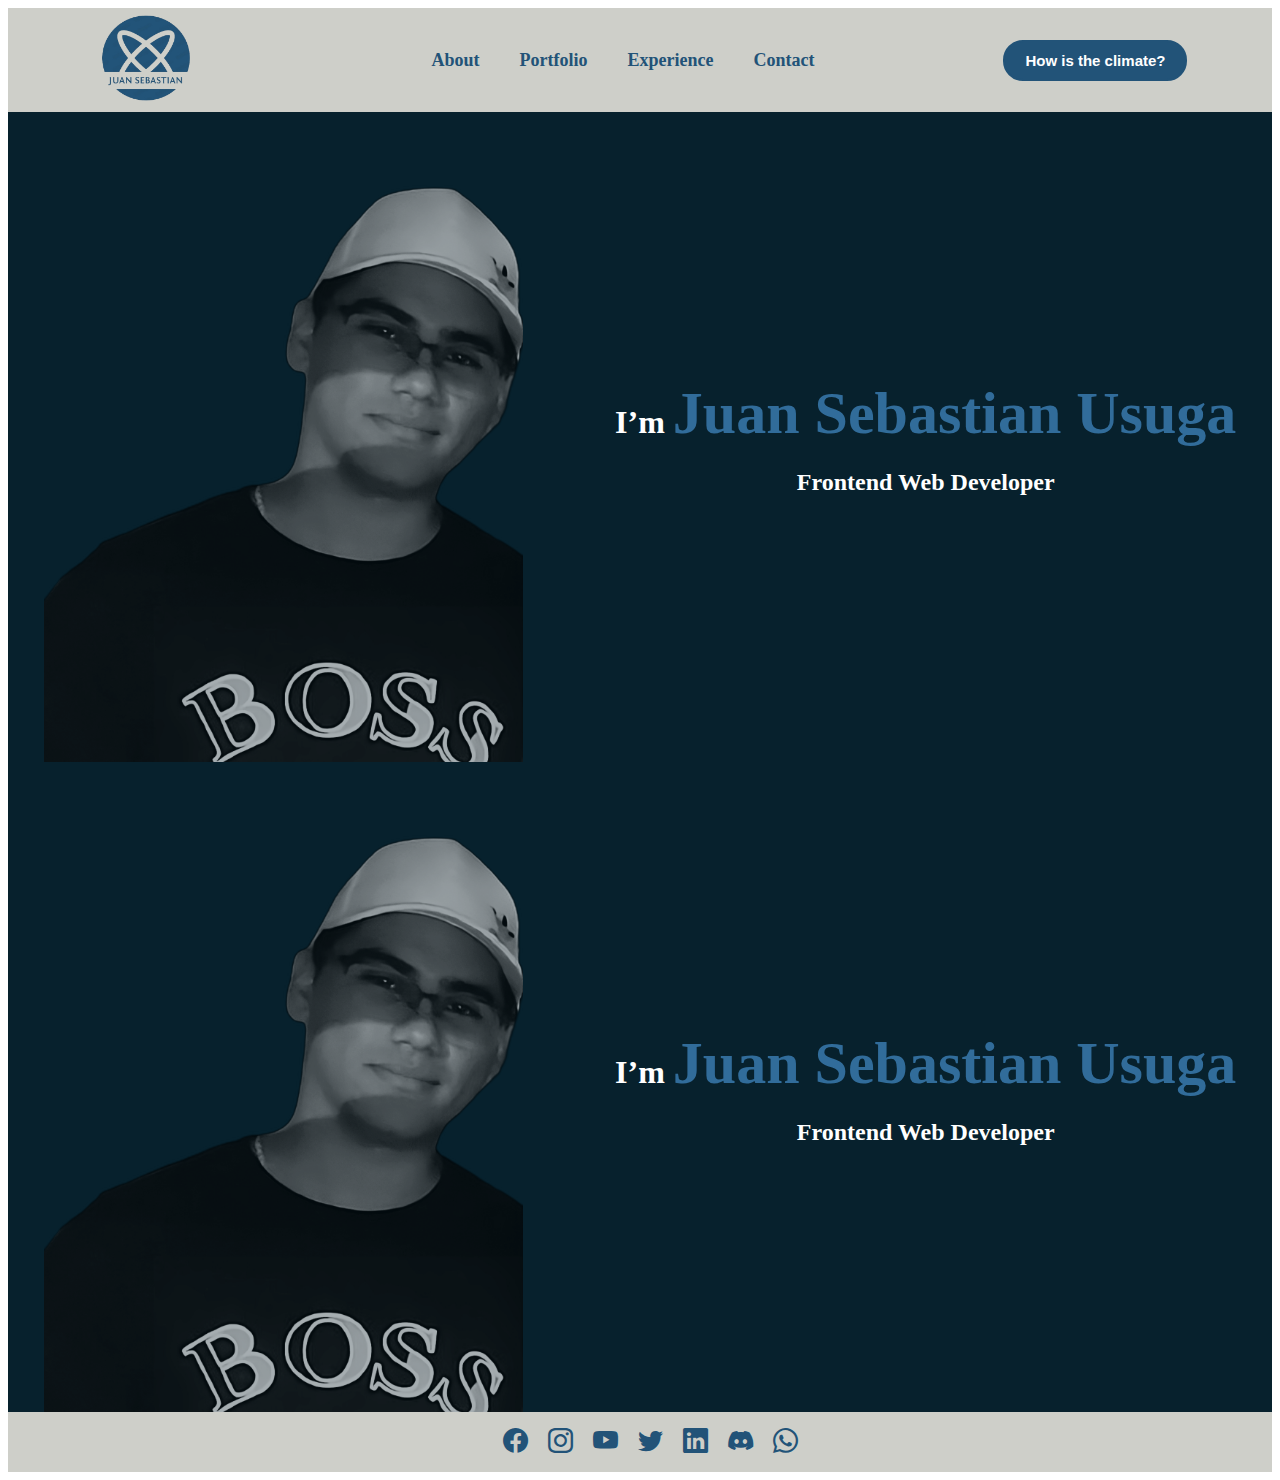
==== my-briefcase/index.html @ c9aa44c7 "Se sube el proyecto hasta el 29/09/2023" ====
<!DOCTYPE html>
<html lang="en">
<head>
    <meta charset="UTF-8">
    <meta name="viewport" content="width=device-width, initial-scale=1.0">
    <link rel="stylesheet" href="./assets/styles/styles.css">
    <link href="https://cdn.jsdelivr.net/npm/bootstrap@5.3.1/dist/css/bootstrap.min.css" rel="stylesheet" integrity="sha384-4bw+/aepP/YC94hEpVNVgiZdgIC5+VKNBQNGCHeKRQN+PtmoHDEXuppvnDJzQIu9" crossorigin="anonymous">
    <link rel="stylesheet" href="https://cdn.jsdelivr.net/npm/bootstrap-icons@1.10.5/font/bootstrap-icons.css" />
    <title>Practica 1</title>
</head>
<body class="body">
    <header>
        <nav id="nav">
            <a href=""><img src="./assets/img/My-Logo2.png" alt="Logo de la Pagina" class="logo"></a>
            <ul class="list-nav">
                <li><a href="#about">About</a></li>
                <li><a href="">Portfolio</a></li>
                <li><a href="">Experience</a></li>
                <li><a href="">Contact</a></li>
            </ul>
            <a href="./clima.html">
                <button class="gothic-button">How is the climate?</button>
            </a>
        </nav>
    </header>

    <main class="main">
       <section class="section_Im">
        <div class="content_profile">
            <img src="./assets/img/Profile.png" alt="Mi Foto" class="img_profile">
        </div>
        <div class="content_profile_description">
            <h1>I&rsquo;m <b>Juan Sebastian Usuga </b></h1>
            <h2>Frontend Web Developer</h2>
        </div>
       </section>

       <section class="About" id="about">
        <section class="section_Im">
            <div class="content_profile">
                <img src="./assets/img/Profile.png" alt="Mi Foto" class="img_profile">
            </div>
            <div class="content_profile_description">
                <h1>I&rsquo;m <b>Juan Sebastian Usuga </b></h1>
                <h2>Frontend Web Developer</h2>
            </div>
       </section>
       <Section class="Portfolio"></Section>
       <Section class="Experience"></Section>
    </main>
    
    <footer>
        <section class="section_f">
            <ul class="ul_f">
                <li class="li">
                    <a href="https://m.facebook.com/profile.php?eav=AfZieYIaVG1ZpkILCJDPYiTG6ROrfz7a5R8c6NKBuNTlpFtraFKWNNxC00Dz7jjxkTY&paipv=0"><i class="bi bi-facebook" target="_blank"></i></a>
                </li>
                <li class="li">
                    <a href="https://www.instagram.com/sebas.12210/" target="_blank"><i class="bi bi-instagram"></i></a>
                </li>
                <li class="li">
                    <a href="https://www.youtube.com/@Sebastian-si7kj/featured" target="_blank"><i class="bi bi-youtube"></i></a>
                </li>
                <li class="li">
                    <a href="https://twitter.com/Sebas_0326?t=kSlhE_Syu8feTtclRAYHzw&s=09" target="_blank"><i class="bi bi-twitter"></i></a>
                </li>
                <li class="li">
                    <a href="https://www.linkedin.com/in/juan-sebastian-usuga-velez-9657b8284/" target="_blank"><i class="bi bi-linkedin"></i></a>
                </li>
                <li class="li">
                    <a href="https://discord.gg/x4YuvYfg"><i class="bi bi-discord"target="_blank"></i></a>
                </li>
                <li class="li">
                    <a href="https://www.tiktok.com/@s.ebastian._?lang=es" target="_blank"><i class="bi bi-whatsapp"></i></a>
                </li>
                
            </ul>
        </section>
    </footer>
    <button id="scrollTopButton" class="scroll-top-button">
        <i class="bi bi-arrow-up"></i>
      </button>

      <script src="/assets/js/scrollButton.js"></script>
</body>
</html>
---- my-briefcase/assets/styles/styles.css ----
*::after, 
*::before {
    box-sizing: border-box;
    margin: 0;
    padding: 0;

}

/* Estilos del Header y la barra de navegacion */
#nav{
    display: flex;
    justify-content: space-around;
    align-items: center;
    /* background-color: rgb(59, 54, 54); */
    background-color: #CECFC9;


}


.list-nav{
    display: flex;
    flex-direction: row;  
    text-decoration: none; 
    list-style: none;
    justify-content: center;
    
}

.list-nav li{
    transition: all 0.4s;
    margin-left: 20px;
    margin-right: 20px;
}

.list-nav li:hover{
    transform: scale(1.1);
    
}

.list-nav li a{
    /* font-family: 'navfont'; */
    font-size: 18px;
    text-decoration: none;
    /* transition: all 0.5s; */
    text-align: center;
    color: rgb(34, 83, 120);
    font-weight: bold;
}

.list-nav li a:hover{
    color: #ffffff;

}

.logo{
    width: 110px;
    height: 100px;
    transition: all 0.3s;
}

.logo:hover{
    transform: scale(1.1);
}

.gothic-button {
    color: #ffffff; /* Texto en blanco */
    border: 2px solid rgb(34, 83, 120); /* Borde oscuro */
    border-radius: 20px; /* Bordes redondeados */
    padding: 10px 20px; /* Espaciado interior del botón */
    text-align: center; /* Centrar el texto horizontalmente */
    text-decoration: none; /* Quitar subrayado del enlace */
    font-size: 15px; /* Tamaño de fuente */
    font-weight: bold; /*Grosor de la fuente*/
    background-color: rgb(34, 83, 120); /* Color de fondo ligeramente más claro en el hover */
}
  
  /* Estilo cuando el cursor está sobre el botón */
  .gothic-button:hover {
      background-color: #ffffff; /* Color de fondo oscuro */
      color: black;
  }


/* Estilos de la Seccion IM */

.section_Im{
    display: flex;
    align-items: center;
    justify-content: space-around;
    background-color: #07212d;
    overflow: hidden; /* Para ocultar la imagen que se desborda */

}
.content_profile{
    display: flex;
    justify-content: flex-start ;
    height: 650px;
    width: 500px;
    /* background-color: #3c3939; */
}

.content_profile .img_profile {
    max-width: 100%;
    transition: all 0.8s;
    max-height: 100%;
    padding-top: 70px;
    filter: grayscale(100%); /* Aplica un filtro de blanco y negro al 100% */
  opacity: 0.7; /* Ajusta la opacidad (valores entre 0 y 1) */

}

.content_profile_description{
    transition: all 0.8s;
    text-align: center;

}

.content_profile_description h1{
    text-align: center;
    color: white;
}

@font-face {
    font-family: 'name_h1';
    src: url(/assets/fonts/EBGaramond-Bold.ttf);  /*cambiar diseño de fuente*/
}

.content_profile_description h1 b{
    font-family: 'name_h1';
    font-weight: bold;
    font-size: 60px;
    color: rgb(49, 108, 154) ;
    text-align: center;
}

.content_profile_description h2{
    color: white;

}



/* Estilos del Footer */

footer{
    display: flex;
    justify-content: center;
    background-color: #CECFC9;

}

.ul_f{
    display: flex;
}

.ul_f .li{
    display: flex;
    transition: all .6s ease;
    justify-content: space-around;
    margin-right: 20px;
}

.ul_f .li:hover{
    transform: rotate(360deg);
}

.ul_f .li i{
    /* color: rgb(0, 0, 0); */
    color: rgb(34, 83, 120);

    font-size: 25px;
}





/* Estilos para el botón de scroll */
.scroll-top-button {
    display: none; /* Inicialmente oculto */
    position: fixed; /* Fijo en la pantalla */
    bottom: 20px; /* Distancia desde la parte inferior */
    right: 20px; /* Distancia desde la derecha */
    background-color: rgba(255, 255, 255, 0.7); /* Fondo blanco semi-transparente */
    border: none;
    border-radius: 50%; /* Hacerlo redondo */
    width: 40px;
    height: 40px;
    cursor: pointer;
    transition: background-color 0.3s, transform 0.3s;
  }
  
  .scroll-top-button i {
    font-size: 24px;
    line-height: 40px;
    color: #333; /* Color del icono */
  }
  
  .scroll-top-button:hover {
    background-color: rgba(255, 255, 255, 0.9); /* Cambia el fondo en el hover */
  }
  
  .scroll-top-button.active {
    transform: scale(1.1); /* Cambia el tamaño al hacer clic */
  }
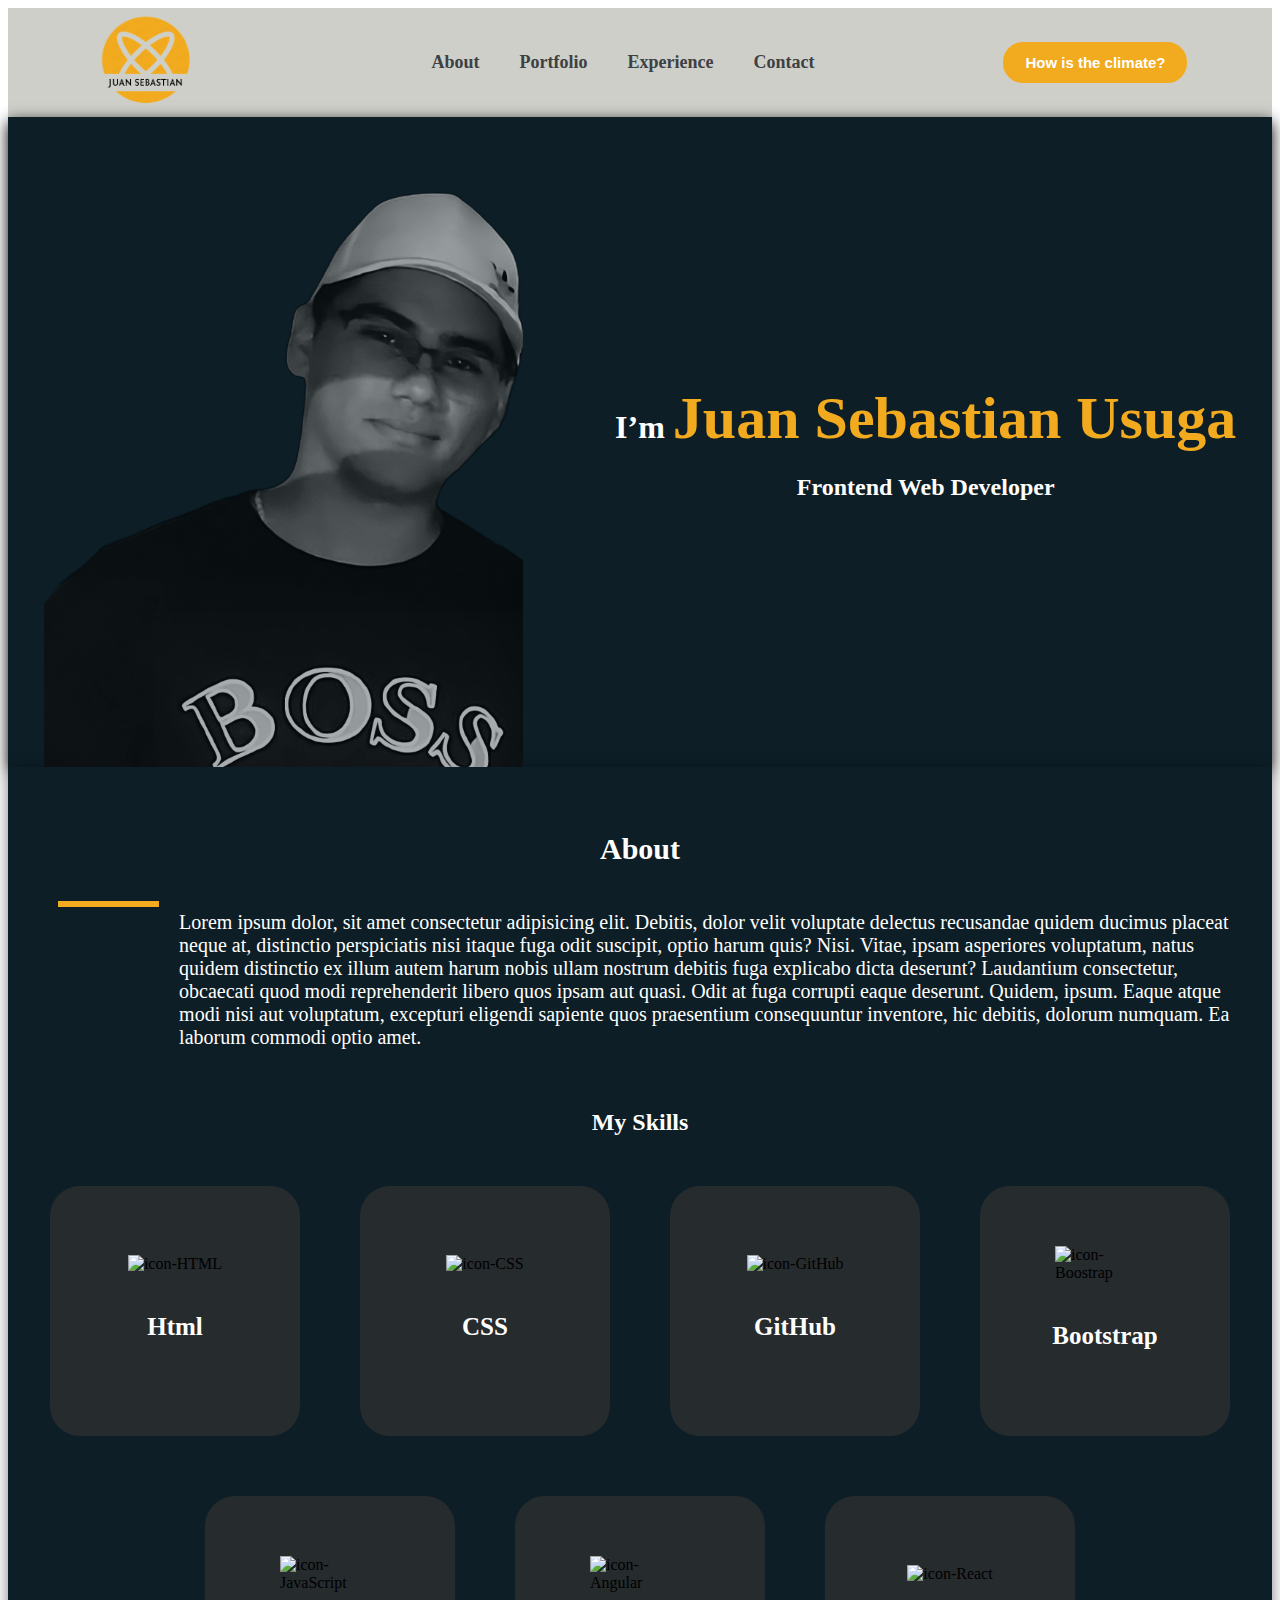
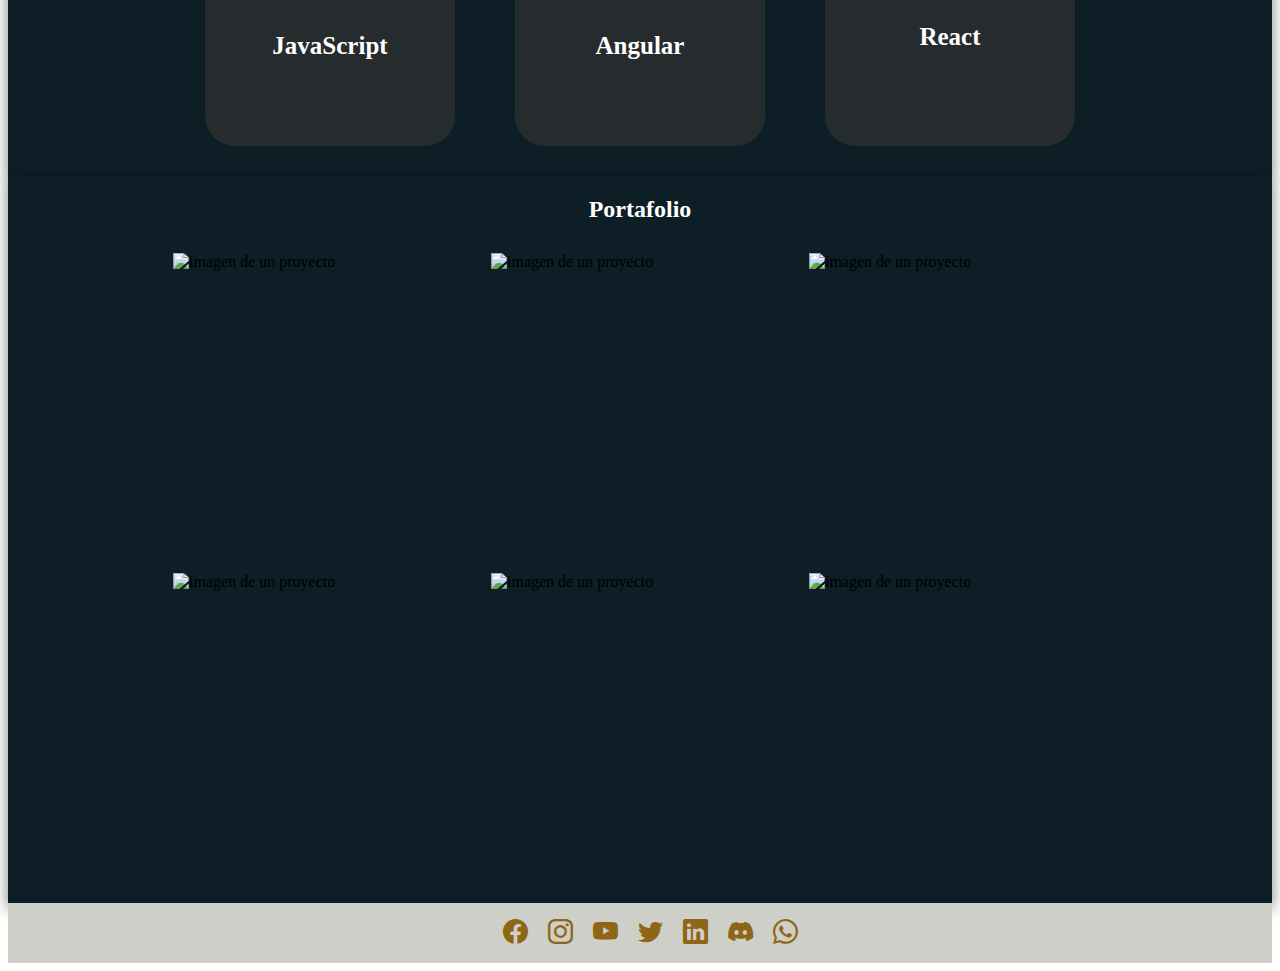
==== commit 584b1af6: "Se suben los cambios hasta el 6/10/2023" ====
--- a/my-briefcase/index.html
+++ b/my-briefcase/index.html
@@ -11,10 +11,10 @@
 <body class="body">
     <header>
         <nav id="nav">
-            <a href=""><img src="./assets/img/My-Logo2.png" alt="Logo de la Pagina" class="logo"></a>
+            <a href=""><img src="./assets/img/My-Logo.png" alt="Logo de la Pagina" class="logo"></a>
             <ul class="list-nav">
-                <li><a href="#about">About</a></li>
-                <li><a href="">Portfolio</a></li>
+                <li><a href="#Section-About">About</a></li>
+                <li><a href="#Section-portafolio">Portfolio</a></li>
                 <li><a href="">Experience</a></li>
                 <li><a href="">Contact</a></li>
             </ul>
@@ -35,18 +35,80 @@
         </div>
        </section>
 
-       <section class="About" id="about">
-        <section class="section_Im">
-            <div class="content_profile">
-                <img src="./assets/img/Profile.png" alt="Mi Foto" class="img_profile">
+       <section id="Section-About">
+        <div class="content-about">
+            <h2>About</h2>
+            <div class="span">
+                <span class="span2"></span>
+                <p>Lorem ipsum dolor, sit amet consectetur adipisicing elit. Debitis, dolor velit voluptate delectus recusandae quidem ducimus placeat neque at, distinctio perspiciatis nisi itaque fuga odit suscipit, optio harum quis? Nisi.
+                Vitae, ipsam asperiores voluptatum, natus quidem distinctio ex illum autem harum nobis ullam nostrum debitis fuga explicabo dicta deserunt? Laudantium consectetur, obcaecati quod modi reprehenderit libero quos ipsam aut quasi.
+                Odit at fuga corrupti eaque deserunt. Quidem, ipsum. Eaque atque modi nisi aut voluptatum, excepturi eligendi sapiente quos praesentium consequuntur inventore, hic debitis, dolorum numquam. Ea laborum commodi optio amet.</p>
             </div>
-            <div class="content_profile_description">
-                <h1>I&rsquo;m <b>Juan Sebastian Usuga </b></h1>
-                <h2>Frontend Web Developer</h2>
+        </div>
+        <h2 class="Title-skills">My Skills</h2>
+        <div class="content-skills">
+            <div class="content-svg-skills">
+                <div class="cursor-tracker"></div>
+                <img src="/assets/icons/HTML.svg" alt="icon-HTML" class="svg">
+                <h3>Html</h3>
             </div>
+            <div class="content-svg-skills">
+                <img src="/assets/icons/CSS.svg" alt="icon-CSS" class="svg">
+                <h3>CSS</h3>
+            </div>
+            <div class="content-svg-skills">
+                <img src="/assets/icons//Github-Dark.svg" alt="icon-GitHub" class="svg">
+                <h3>GitHub</h3>
+            </div>
+            <div class="content-svg-skills">
+                <img src="/assets/icons/Bootstrap.svg" alt="icon-Boostrap" class="svg">
+                <h3>Bootstrap</h3>
+            </div>
+            <div class="content-svg-skills">
+                <img src="/assets/icons/JavaScript.svg" alt="icon-JavaScript" class="svg">
+                <h3>JavaScript</h3>
+            </div>
+            <div class="content-svg-skills">
+                <img src="/assets/icons/Angular-Dark.svg" alt="icon-Angular" class="svg">
+                <h3>Angular</h3>
+            </div>
+            <div class="content-svg-skills">
+                <img src="/assets/icons/React-Dark.svg" alt="icon-React" class="svg">
+                <h3>React</h3>
+            </div>
+        </div>
        </section>
-       <Section class="Portfolio"></Section>
-       <Section class="Experience"></Section>
+       <Section id="Section-portafolio">
+        <h2 class="Title-portafolio">Portafolio</h2>
+        <div class="content-portafolio">
+            <div class="content-img-portafolio">
+                <img src="/assets/img/p-1.png" alt="imagen de un proyecto" class="img_p">
+                <div class="info"></div>
+            </div>
+            <div class="content-img-portafolio">
+                <img src="/assets/img/p-2.png" alt="imagen de un proyecto" class="img_p">
+                <div class="info"></div>
+            </div>
+            <div class="content-img-portafolio">
+                <img src="/assets/img/p-3.png" alt="imagen de un proyecto" class="img_p">
+                <div class="info"></div>
+            </div>
+            <div class="content-img-portafolio">
+                <img src="/assets/img/p-4.png" alt="imagen de un proyecto" class="img_p">
+                <div class="info"></div>
+            </div>
+            <div class="content-img-portafolio">
+                <img src="/assets/img/p-5.png" alt="imagen de un proyecto" class="img_p">
+                <div class="info"></div>
+            </div>
+            <div class="content-img-portafolio">
+                <img src="/assets/img/p-1.png" alt="imagen de un proyecto" class="img_p">
+                <div class="info"></div>
+            </div>
+        </div>
+       </Section>
+       <Section id="Experience"></Section>
+       <section id="Contact"></section>
     </main>
     
     <footer>
@@ -73,7 +135,6 @@
                 <li class="li">
                     <a href="https://www.tiktok.com/@s.ebastian._?lang=es" target="_blank"><i class="bi bi-whatsapp"></i></a>
                 </li>
-                
             </ul>
         </section>
     </footer>
--- a/my-briefcase/assets/styles/styles.css
+++ b/my-briefcase/assets/styles/styles.css
@@ -1,207 +1,309 @@
-*::after, 
+*::after,
 *::before {
-    box-sizing: border-box;
-    margin: 0;
-    padding: 0;
-
+  box-sizing: border-box;
+  margin: 0;
+  padding: 0;
 }
 
 /* Estilos del Header y la barra de navegacion */
-#nav{
+#nav {
+  display: flex;
+  justify-content: space-around;
+  align-items: center;
+  /* background-color: rgb(59, 54, 54); */
+  background-color: #cecfc9;
+}
+
+.list-nav {
+  display: flex;
+  flex-direction: row;
+  text-decoration: none;
+  list-style: none;
+  justify-content: center;
+}
+
+.list-nav li {
+  transition: all 0.4s;
+  margin-left: 20px;
+  margin-right: 20px;
+}
+
+.list-nav li:hover {
+  transform: scale(1.1);
+}
+
+.list-nav li a {
+  /* font-family: 'navfont'; */
+  font-size: 18px;
+  text-decoration: none;
+  /* transition: all 0.5s; */
+  text-align: center;
+  color: rgb(61, 65, 68);
+  font-weight: bold;
+}
+
+.list-nav li a:hover {
+  color: #ffffff;
+}
+
+.logo {
+  width: 110px;
+  height: 105px;
+  transition: all 0.3s;
+}
+
+.logo:hover {
+  transform: scale(1.1);
+}
+
+.gothic-button {
+  color: #ffffff; /* Texto en blanco */
+  border: 2px solid #F2AA1F; /* Borde oscuro */
+  border-radius: 20px; /* Bordes redondeados */
+  padding: 10px 20px; /* Espaciado interior del botón */
+  text-align: center; /* Centrar el texto horizontalmente */
+  text-decoration: none; /* Quitar subrayado del enlace */
+  font-size: 15px; /* Tamaño de fuente */
+  font-weight: bold; /*Grosor de la fuente*/
+  background-color: #F2AA1F; /* Color de fondo ligeramente más claro en el hover */
+}
+
+/* Estilo cuando el cursor está sobre el botón */
+.gothic-button:hover {
+  background-color: #ffffff; /* Color de fondo oscuro */
+  color: black;
+  border: 2px solid #ffffff; /* Borde oscuro */
+
+}
+
+/* Estilos de la Seccion IM */
+
+.section_Im {
+  display: flex;
+  align-items: center;
+  justify-content: space-around;
+  background-color: #0d1e26;
+  overflow: hidden; /* Para ocultar la imagen que se desborda */
+  box-shadow: 0px 5px 15px rgb(0, 0, 0); /* Agregar sombra en la parte inferior */
+}
+.content_profile {
+  display: flex;
+  justify-content: flex-start;
+  height: 650px;
+  width: 500px;
+  /* background-color: #3c3939; */
+}
+
+.content_profile .img_profile {
+  max-width: 100%;
+  transition: all 0.8s;
+  max-height: 100%;
+  padding-top: 70px;
+  filter: grayscale(100%); /* Aplica un filtro de blanco y negro al 100% */
+  opacity: 0.7; /* Ajusta la opacidad (valores entre 0 y 1) */
+}
+
+.content_profile_description {
+  transition: all 0.8s;
+  text-align: center;
+}
+
+.content_profile_description h1 {
+  text-align: center;
+  color: white;
+}
+
+@font-face {
+  font-family: "name_h1";
+  src: url(/assets/fonts/EBGaramond-Bold.ttf); /*cambiar diseño de fuente*/
+}
+
+.content_profile_description h1 b {
+  font-family: "name_h1";
+  font-weight: bold;
+  font-size: 60px;
+  color: #F2AA1F;
+  
+  text-align: center;
+}
+
+.content_profile_description h2 {
+  color: white;
+}
+
+/* Estilos de la Seccion About */
+
+#Section-About{
+  background-color: #0d1e26;
+  overflow: hidden;
+  box-shadow: 0px 5px 15px rgba(0, 0, 0, 0.5);
+}
+
+.content-about{
     display: flex;
-    justify-content: space-around;
+    flex-direction: column;
     align-items: center;
-    /* background-color: rgb(59, 54, 54); */
-    background-color: #CECFC9;
-
-
-}
-
-
-.list-nav{
-    display: flex;
-    flex-direction: row;  
-    text-decoration: none; 
-    list-style: none;
+    color: #ffffff;
     justify-content: center;
-    
-}
-
-.list-nav li{
-    transition: all 0.4s;
-    margin-left: 20px;
-    margin-right: 20px;
-}
-
-.list-nav li:hover{
-    transform: scale(1.1);
-    
-}
-
-.list-nav li a{
-    /* font-family: 'navfont'; */
-    font-size: 18px;
-    text-decoration: none;
-    /* transition: all 0.5s; */
-    text-align: center;
-    color: rgb(34, 83, 120);
-    font-weight: bold;
-}
-
-.list-nav li a:hover{
-    color: #ffffff;
-
-}
-
-.logo{
-    width: 110px;
-    height: 100px;
-    transition: all 0.3s;
-}
-
-.logo:hover{
-    transform: scale(1.1);
-}
-
-.gothic-button {
-    color: #ffffff; /* Texto en blanco */
-    border: 2px solid rgb(34, 83, 120); /* Borde oscuro */
-    border-radius: 20px; /* Bordes redondeados */
-    padding: 10px 20px; /* Espaciado interior del botón */
-    text-align: center; /* Centrar el texto horizontalmente */
-    text-decoration: none; /* Quitar subrayado del enlace */
-    font-size: 15px; /* Tamaño de fuente */
-    font-weight: bold; /*Grosor de la fuente*/
-    background-color: rgb(34, 83, 120); /* Color de fondo ligeramente más claro en el hover */
-}
-  
-  /* Estilo cuando el cursor está sobre el botón */
-  .gothic-button:hover {
-      background-color: #ffffff; /* Color de fondo oscuro */
-      color: black;
-  }
-
-
-/* Estilos de la Seccion IM */
-
-.section_Im{
-    display: flex;
-    align-items: center;
-    justify-content: space-around;
-    background-color: #07212d;
-    overflow: hidden; /* Para ocultar la imagen que se desborda */
-
-}
-.content_profile{
-    display: flex;
-    justify-content: flex-start ;
-    height: 650px;
-    width: 500px;
-    /* background-color: #3c3939; */
-}
-
-.content_profile .img_profile {
-    max-width: 100%;
-    transition: all 0.8s;
-    max-height: 100%;
-    padding-top: 70px;
-    filter: grayscale(100%); /* Aplica un filtro de blanco y negro al 100% */
-  opacity: 0.7; /* Ajusta la opacidad (valores entre 0 y 1) */
-
-}
-
-.content_profile_description{
-    transition: all 0.8s;
-    text-align: center;
-
-}
-
-.content_profile_description h1{
-    text-align: center;
-    color: white;
-}
-
-@font-face {
-    font-family: 'name_h1';
-    src: url(/assets/fonts/EBGaramond-Bold.ttf);  /*cambiar diseño de fuente*/
-}
-
-.content_profile_description h1 b{
-    font-family: 'name_h1';
-    font-weight: bold;
-    font-size: 60px;
-    color: rgb(49, 108, 154) ;
-    text-align: center;
-}
-
-.content_profile_description h2{
-    color: white;
-
-}
-
-
-
-/* Estilos del Footer */
-
-footer{
-    display: flex;
-    justify-content: center;
-    background-color: #CECFC9;
-
-}
-
-.ul_f{
-    display: flex;
-}
-
-.ul_f .li{
-    display: flex;
-    transition: all .6s ease;
-    justify-content: space-around;
-    margin-right: 20px;
-}
-
-.ul_f .li:hover{
-    transform: rotate(360deg);
-}
-
-.ul_f .li i{
-    /* color: rgb(0, 0, 0); */
-    color: rgb(34, 83, 120);
-
-    font-size: 25px;
-}
-
-
+    margin: 40px;
+    font-size: 20px;    
+}
+
+.content-skills {
+  display: flex;
+  flex-direction: row;
+  flex-wrap: wrap;
+  justify-content: center;
+}
+
+.Title-skills {
+  text-align: center;
+  color: #ffffff;
+}
+
+.content-svg-skills {
+  display: flex;
+  flex-direction: column;
+  width: 250px;
+  height: 250px;
+  background-color: #333333ac;
+  margin: 30px;
+  justify-content: center;
+  align-items: center;
+  border-radius: 30px;
+  transition: background-color 0.2s ease;
+}
+
+.content-svg-skills:hover{
+  background-color: #F2AA1F;
+  /* background-color: rgb(55, 131, 189); */
+
+}
+
+.content-svg-skills h3 {
+  font-size: 25px;
+  margin-top: 40px;
+  color: #ffffff;
+}
+
+.svg {
+  max-width: 40%;
+  max-height: 40%;
+}
+
+.span {
+  display: flex;
+}
+
+.span2{
+  height: 2px;
+  width: 500px;
+  padding: 2px;
+  margin: 10px 20px 0px 10px;
+  /* background-color: rgb(55, 131, 189); */
+  background-color: #F2AA1F;
+
+}
+
+/* Estilos de la seccion Portafolio */
+
+#Section-portafolio{
+  background-color: #0d1e26;
+  overflow: hidden;
+  box-shadow: 0px 5px 15px rgba(0, 0, 0, 0.5);
+}
+
+.Title-portafolio{
+  margin-top: 20px;
+  text-align: center;
+  color: #ffffff;
+}
+
+.content-portafolio{
+  display: flex;
+  justify-content: center;
+  flex-wrap: wrap;
+  margin: 20px;
+
+}
+
+.content-img-portafolio{
+  height: 300px;
+  width: 300px;
+  width: calc(33.33% - 110px); /* 33.33% de ancho con margen entre elementos */
+  margin: 10px; /* Margen entre elementos */
+  /* background-color: #f2f2f2; */
+  /* padding: 10px; */
+  /* box-sizing: border-box; Incluye margen y relleno en el ancho */
+}
+.content-img-portafolio .img_p{
+  max-width: 100%;
+  max-height: 100%;
+}
 
 
 
 /* Estilos para el botón de scroll */
 .scroll-top-button {
-    display: none; /* Inicialmente oculto */
-    position: fixed; /* Fijo en la pantalla */
-    bottom: 20px; /* Distancia desde la parte inferior */
-    right: 20px; /* Distancia desde la derecha */
-    background-color: rgba(255, 255, 255, 0.7); /* Fondo blanco semi-transparente */
-    border: none;
-    border-radius: 50%; /* Hacerlo redondo */
-    width: 40px;
-    height: 40px;
-    cursor: pointer;
-    transition: background-color 0.3s, transform 0.3s;
-  }
-  
-  .scroll-top-button i {
-    font-size: 24px;
-    line-height: 40px;
-    color: #333; /* Color del icono */
-  }
-  
-  .scroll-top-button:hover {
-    background-color: rgba(255, 255, 255, 0.9); /* Cambia el fondo en el hover */
-  }
-  
-  .scroll-top-button.active {
-    transform: scale(1.1); /* Cambia el tamaño al hacer clic */
-  }
-  +  display: none; /* Inicialmente oculto */
+  position: fixed; /* Fijo en la pantalla */
+  bottom: 20px; /* Distancia desde la parte inferior */
+  right: 20px; /* Distancia desde la derecha */
+  background-color: rgba(
+    255,
+    255,
+    255,
+    0.7
+  ); /* Fondo blanco semi-transparente */
+  border: none;
+  border-radius: 50%; /* Hacerlo redondo */
+  width: 40px;
+  height: 40px;
+  cursor: pointer;
+  transition: background-color 0.3s, transform 0.3s;
+}
+
+.scroll-top-button i {
+  font-size: 24px;
+  line-height: 40px;
+  color: #333; /* Color del icono */
+}
+
+.scroll-top-button:hover {
+  background-color: rgba(255, 255, 255, 0.9); /* Cambia el fondo en el hover */
+}
+
+.scroll-top-button.active {
+  transform: scale(1.1); /* Cambia el tamaño al hacer clic */
+}
+
+/* Estilos del Footer */
+
+footer {
+  display: flex;
+  justify-content: center;
+  background-color: #cecfc9;
+}
+
+.ul_f {
+  display: flex;
+}
+
+.ul_f .li {
+  display: flex;
+  transition: all 0.6s ease;
+  justify-content: space-around;
+  margin-right: 20px;
+}
+
+.ul_f .li:hover {
+  transform: rotate(360deg);
+}
+
+.ul_f .li i {
+  /* color: rgb(0, 0, 0); */
+  color: #8e6616;
+  font-size: 25px;
+}
+
+
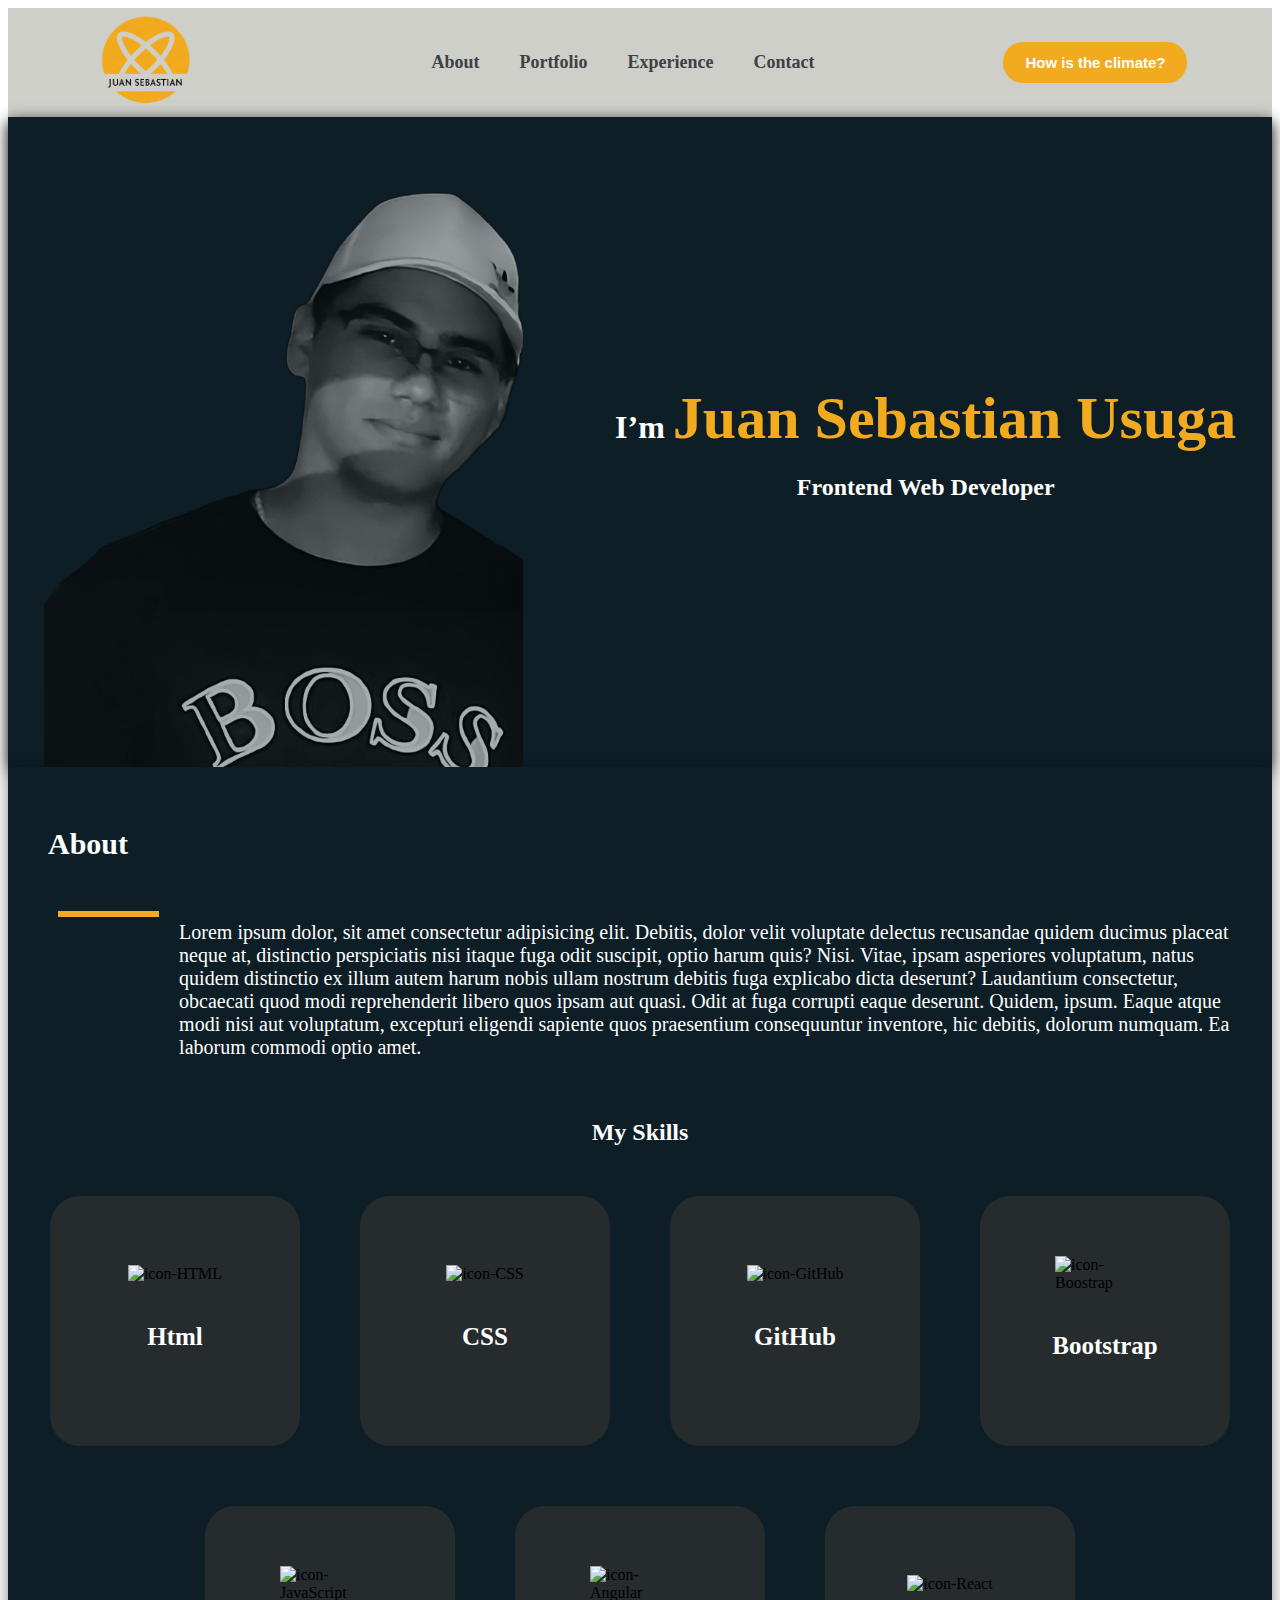
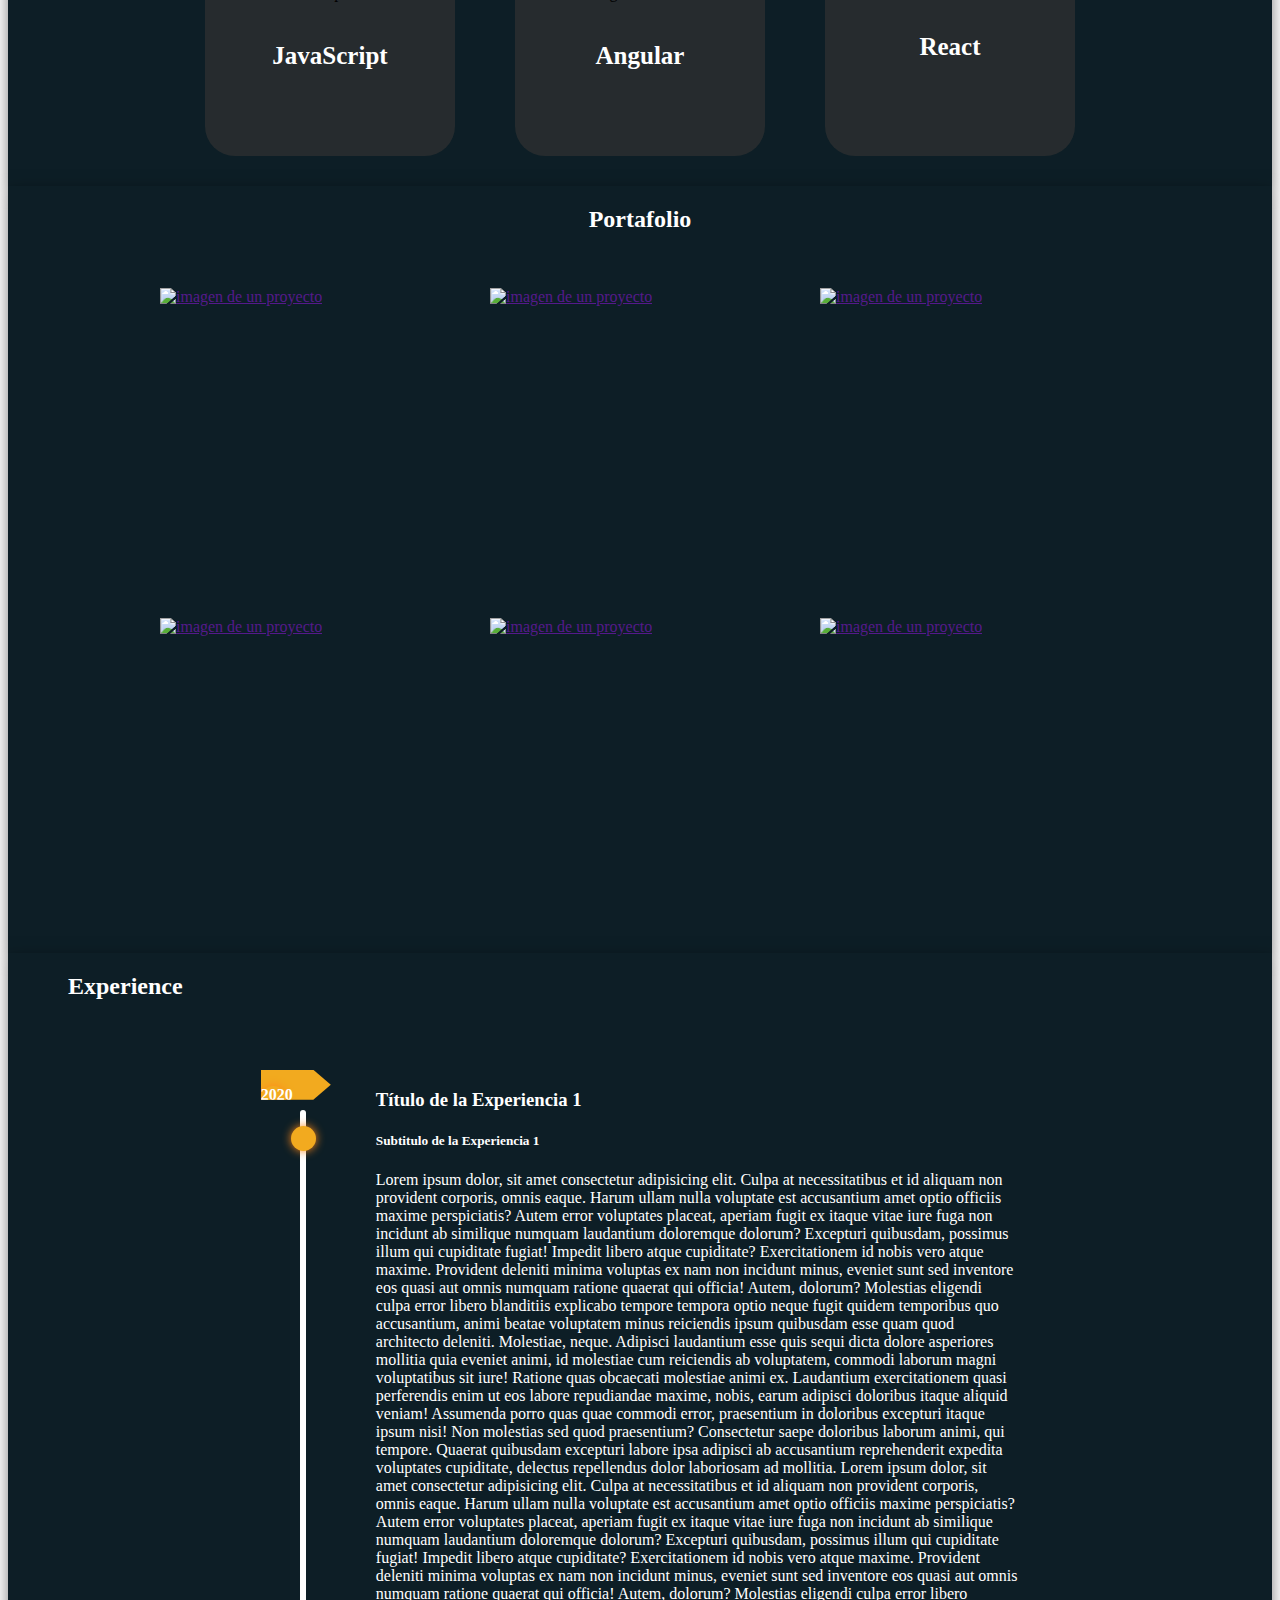
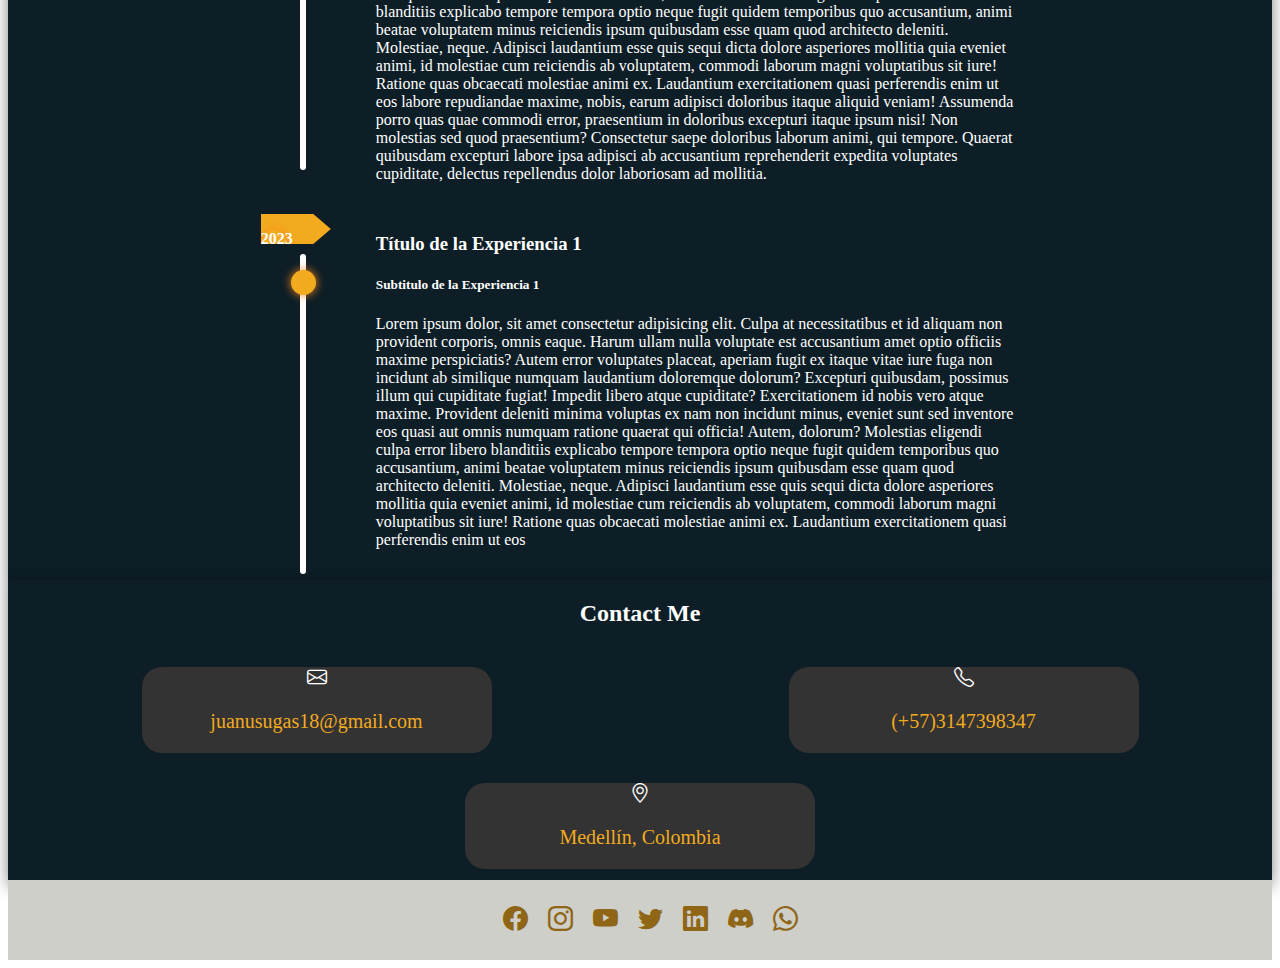
==== commit f44a528e: "Cambios hasta el 9/10/2023" ====
--- a/my-briefcase/index.html
+++ b/my-briefcase/index.html
@@ -1,147 +1,382 @@
 <!DOCTYPE html>
 <html lang="en">
-<head>
-    <meta charset="UTF-8">
-    <meta name="viewport" content="width=device-width, initial-scale=1.0">
-    <link rel="stylesheet" href="./assets/styles/styles.css">
-    <link href="https://cdn.jsdelivr.net/npm/bootstrap@5.3.1/dist/css/bootstrap.min.css" rel="stylesheet" integrity="sha384-4bw+/aepP/YC94hEpVNVgiZdgIC5+VKNBQNGCHeKRQN+PtmoHDEXuppvnDJzQIu9" crossorigin="anonymous">
-    <link rel="stylesheet" href="https://cdn.jsdelivr.net/npm/bootstrap-icons@1.10.5/font/bootstrap-icons.css" />
+  <head>
+    <meta charset="UTF-8" />
+    <meta name="viewport" content="width=device-width, initial-scale=1.0" />
+    <link rel="stylesheet" href="./assets/styles/styles.css" />
+    <link
+      href="https://cdn.jsdelivr.net/npm/bootstrap@5.3.1/dist/css/bootstrap.min.css"
+      rel="stylesheet"
+      integrity="sha384-4bw+/aepP/YC94hEpVNVgiZdgIC5+VKNBQNGCHeKRQN+PtmoHDEXuppvnDJzQIu9"
+      crossorigin="anonymous"
+    />
+    <link
+      rel="stylesheet"
+      href="https://cdn.jsdelivr.net/npm/bootstrap-icons@1.10.5/font/bootstrap-icons.css"
+    />
     <title>Practica 1</title>
-</head>
-<body class="body">
+  </head>
+  <body class="body">
     <header>
-        <nav id="nav">
-            <a href=""><img src="./assets/img/My-Logo.png" alt="Logo de la Pagina" class="logo"></a>
-            <ul class="list-nav">
-                <li><a href="#Section-About">About</a></li>
-                <li><a href="#Section-portafolio">Portfolio</a></li>
-                <li><a href="">Experience</a></li>
-                <li><a href="">Contact</a></li>
-            </ul>
-            <a href="./clima.html">
-                <button class="gothic-button">How is the climate?</button>
-            </a>
-        </nav>
+      <nav id="nav">
+        <a href=""
+          ><img
+            src="./assets/img/My-Logo.png"
+            alt="Logo de la Pagina"
+            class="logo"
+        /></a>
+        <ul class="list-nav">
+          <li><a href="#Section-About">About</a></li>
+          <li><a href="#Section-Portafolio">Portfolio</a></li>
+          <li><a href="#Section-Experience">Experience</a></li>
+          <li><a href="#Section-Contact">Contact</a></li>
+        </ul>
+        <a href="./clima.html">
+          <button class="gothic-button">How is the climate?</button>
+        </a>
+      </nav>
     </header>
 
     <main class="main">
-       <section class="section_Im">
+      <section class="section_Im">
         <div class="content_profile">
-            <img src="./assets/img/Profile.png" alt="Mi Foto" class="img_profile">
+          <img
+            src="./assets/img/Profile.png"
+            alt="Mi Foto"
+            class="img_profile"
+          />
         </div>
         <div class="content_profile_description">
-            <h1>I&rsquo;m <b>Juan Sebastian Usuga </b></h1>
-            <h2>Frontend Web Developer</h2>
-        </div>
-       </section>
+          <h1>I&rsquo;m <b>Juan Sebastian Usuga </b></h1>
+          <h2>Frontend Web Developer</h2>
+        </div>
+      </section>
 
-       <section id="Section-About">
+      <section id="Section-About">
         <div class="content-about">
-            <h2>About</h2>
-            <div class="span">
-                <span class="span2"></span>
-                <p>Lorem ipsum dolor, sit amet consectetur adipisicing elit. Debitis, dolor velit voluptate delectus recusandae quidem ducimus placeat neque at, distinctio perspiciatis nisi itaque fuga odit suscipit, optio harum quis? Nisi.
-                Vitae, ipsam asperiores voluptatum, natus quidem distinctio ex illum autem harum nobis ullam nostrum debitis fuga explicabo dicta deserunt? Laudantium consectetur, obcaecati quod modi reprehenderit libero quos ipsam aut quasi.
-                Odit at fuga corrupti eaque deserunt. Quidem, ipsum. Eaque atque modi nisi aut voluptatum, excepturi eligendi sapiente quos praesentium consequuntur inventore, hic debitis, dolorum numquam. Ea laborum commodi optio amet.</p>
-            </div>
+          <h2 class="Title-About">About</h2>
+          <div class="span">
+            <span class="span2"></span>
+            <p>
+              Lorem ipsum dolor, sit amet consectetur adipisicing elit. Debitis,
+              dolor velit voluptate delectus recusandae quidem ducimus placeat
+              neque at, distinctio perspiciatis nisi itaque fuga odit suscipit,
+              optio harum quis? Nisi. Vitae, ipsam asperiores voluptatum, natus
+              quidem distinctio ex illum autem harum nobis ullam nostrum debitis
+              fuga explicabo dicta deserunt? Laudantium consectetur, obcaecati
+              quod modi reprehenderit libero quos ipsam aut quasi. Odit at fuga
+              corrupti eaque deserunt. Quidem, ipsum. Eaque atque modi nisi aut
+              voluptatum, excepturi eligendi sapiente quos praesentium
+              consequuntur inventore, hic debitis, dolorum numquam. Ea laborum
+              commodi optio amet.
+            </p>
+          </div>
         </div>
         <h2 class="Title-skills">My Skills</h2>
         <div class="content-skills">
-            <div class="content-svg-skills">
-                <div class="cursor-tracker"></div>
-                <img src="/assets/icons/HTML.svg" alt="icon-HTML" class="svg">
-                <h3>Html</h3>
-            </div>
-            <div class="content-svg-skills">
-                <img src="/assets/icons/CSS.svg" alt="icon-CSS" class="svg">
-                <h3>CSS</h3>
-            </div>
-            <div class="content-svg-skills">
-                <img src="/assets/icons//Github-Dark.svg" alt="icon-GitHub" class="svg">
-                <h3>GitHub</h3>
-            </div>
-            <div class="content-svg-skills">
-                <img src="/assets/icons/Bootstrap.svg" alt="icon-Boostrap" class="svg">
-                <h3>Bootstrap</h3>
-            </div>
-            <div class="content-svg-skills">
-                <img src="/assets/icons/JavaScript.svg" alt="icon-JavaScript" class="svg">
-                <h3>JavaScript</h3>
-            </div>
-            <div class="content-svg-skills">
-                <img src="/assets/icons/Angular-Dark.svg" alt="icon-Angular" class="svg">
-                <h3>Angular</h3>
-            </div>
-            <div class="content-svg-skills">
-                <img src="/assets/icons/React-Dark.svg" alt="icon-React" class="svg">
-                <h3>React</h3>
-            </div>
-        </div>
-       </section>
-       <Section id="Section-portafolio">
+          <div class="content-svg-skills">
+            <div class="cursor-tracker"></div>
+            <img src="/assets/icons/HTML.svg" alt="icon-HTML" class="svg" />
+            <h3>Html</h3>
+          </div>
+          <div class="content-svg-skills">
+            <img src="/assets/icons/CSS.svg" alt="icon-CSS" class="svg" />
+            <h3>CSS</h3>
+          </div>
+          <div class="content-svg-skills">
+            <img
+              src="/assets/icons//Github-Dark.svg"
+              alt="icon-GitHub"
+              class="svg"
+            />
+            <h3>GitHub</h3>
+          </div>
+          <div class="content-svg-skills">
+            <img
+              src="/assets/icons/Bootstrap.svg"
+              alt="icon-Boostrap"
+              class="svg"
+            />
+            <h3>Bootstrap</h3>
+          </div>
+          <div class="content-svg-skills">
+            <img
+              src="/assets/icons/JavaScript.svg"
+              alt="icon-JavaScript"
+              class="svg"
+            />
+            <h3>JavaScript</h3>
+          </div>
+          <div class="content-svg-skills">
+            <img
+              src="/assets/icons/Angular-Dark.svg"
+              alt="icon-Angular"
+              class="svg"
+            />
+            <h3>Angular</h3>
+          </div>
+          <div class="content-svg-skills">
+            <img
+              src="/assets/icons/React-Dark.svg"
+              alt="icon-React"
+              class="svg"
+            />
+            <h3>React</h3>
+          </div>
+        </div>
+      </section>
+      <section id="Section-Portafolio">
         <h2 class="Title-portafolio">Portafolio</h2>
         <div class="content-portafolio">
-            <div class="content-img-portafolio">
-                <img src="/assets/img/p-1.png" alt="imagen de un proyecto" class="img_p">
-                <div class="info"></div>
-            </div>
-            <div class="content-img-portafolio">
-                <img src="/assets/img/p-2.png" alt="imagen de un proyecto" class="img_p">
-                <div class="info"></div>
-            </div>
-            <div class="content-img-portafolio">
-                <img src="/assets/img/p-3.png" alt="imagen de un proyecto" class="img_p">
-                <div class="info"></div>
-            </div>
-            <div class="content-img-portafolio">
-                <img src="/assets/img/p-4.png" alt="imagen de un proyecto" class="img_p">
-                <div class="info"></div>
-            </div>
-            <div class="content-img-portafolio">
-                <img src="/assets/img/p-5.png" alt="imagen de un proyecto" class="img_p">
-                <div class="info"></div>
-            </div>
-            <div class="content-img-portafolio">
-                <img src="/assets/img/p-1.png" alt="imagen de un proyecto" class="img_p">
-                <div class="info"></div>
-            </div>
-        </div>
-       </Section>
-       <Section id="Experience"></Section>
-       <section id="Contact"></section>
+          <div class="content-img-portafolio">
+            <a href=""
+              ><img
+                src="/assets/img/p-1.jpg"
+                alt="imagen de un proyecto"
+                class="img_portafolio"
+            /></a>
+            <div class="overlay">
+              <p class="project-description">Descripción del proyecto</p>
+              <a href="#" class="project-button">Ver más</a>
+            </div>
+          </div>
+          <div class="content-img-portafolio">
+            <a href=""
+              ><img
+                src="/assets/img/p-2.png"
+                alt="imagen de un proyecto"
+                class="img_portafolio"
+            /></a>
+            <div class="overlay">
+              <p class="project-description">Descripción del proyecto</p>
+              <a href="#" class="project-button">Ver más</a>
+            </div>
+          </div>
+          <div class="content-img-portafolio">
+            <a href=""
+              ><img
+                src="/assets/img/p-3.jpg"
+                alt="imagen de un proyecto"
+                class="img_portafolio"
+            /></a>
+            <div class="overlay">
+              <p class="project-description">Descripción del proyecto</p>
+              <a href="#" class="project-button">Ver más</a>
+            </div>
+          </div>
+          <div class="content-img-portafolio">
+            <a href=""
+              ><img
+                src="/assets/img/p-4.png"
+                alt="imagen de un proyecto"
+                class="img_portafolio"
+            /></a>
+            <div class="overlay">
+              <p class="project-description">Descripción del proyecto</p>
+              <a href="#" class="project-button">Ver más</a>
+            </div>
+          </div>
+          <div class="content-img-portafolio">
+            <a href=""
+              ><img
+                src="/assets/img/p-5.png"
+                alt="imagen de un proyecto"
+                class="img_portafolio"
+            /></a>
+            <div class="overlay">
+              <p class="project-description">Descripción del proyecto</p>
+              <a href="#" class="project-button">Ver más</a>
+            </div>
+          </div>
+          <div class="content-img-portafolio">
+            <a href=""
+              ><img
+                src="/assets/img/p-6.jpg"
+                alt="imagen de un proyecto"
+                class="img_portafolio"
+            /></a>
+            <div class="overlay">
+              <p class="project-description">Descripción del proyecto</p>
+              <a href="#" class="project-button">Ver más</a>
+            </div>
+          </div>
+        </div>
+      </section>
+      <section id="Section-Experience">
+        <h2 class="Title-Experience">Experience</h2>
+        <div class="content-experience">
+          <div class="content-experience-details">
+            <div class="content-experience-circle">
+              <div class="content-experience-date"><p>2020</p></div>
+              <p></p>
+              <span class="span3"></span>
+            </div>
+            <div class="content-info-experience">
+              <h3>Título de la Experiencia 1</h3>
+              <h5>Subtitulo de la Experiencia 1</h5>
+              <p>
+                Lorem ipsum dolor, sit amet consectetur adipisicing elit. Culpa
+                at necessitatibus et id aliquam non provident corporis, omnis
+                eaque. Harum ullam nulla voluptate est accusantium amet optio
+                officiis maxime perspiciatis? Autem error voluptates placeat,
+                aperiam fugit ex itaque vitae iure fuga non incidunt ab
+                similique numquam laudantium doloremque dolorum? Excepturi
+                quibusdam, possimus illum qui cupiditate fugiat! Impedit libero
+                atque cupiditate? Exercitationem id nobis vero atque maxime.
+                Provident deleniti minima voluptas ex nam non incidunt minus,
+                eveniet sunt sed inventore eos quasi aut omnis numquam ratione
+                quaerat qui officia! Autem, dolorum? Molestias eligendi culpa
+                error libero blanditiis explicabo tempore tempora optio neque
+                fugit quidem temporibus quo accusantium, animi beatae voluptatem
+                minus reiciendis ipsum quibusdam esse quam quod architecto
+                deleniti. Molestiae, neque. Adipisci laudantium esse quis sequi
+                dicta dolore asperiores mollitia quia eveniet animi, id
+                molestiae cum reiciendis ab voluptatem, commodi laborum magni
+                voluptatibus sit iure! Ratione quas obcaecati molestiae animi
+                ex. Laudantium exercitationem quasi perferendis enim ut eos
+                labore repudiandae maxime, nobis, earum adipisci doloribus
+                itaque aliquid veniam! Assumenda porro quas quae commodi error,
+                praesentium in doloribus excepturi itaque ipsum nisi! Non
+                molestias sed quod praesentium? Consectetur saepe doloribus
+                laborum animi, qui tempore. Quaerat quibusdam excepturi labore
+                ipsa adipisci ab accusantium reprehenderit expedita voluptates
+                cupiditate, delectus repellendus dolor laboriosam ad mollitia.
+                Lorem ipsum dolor, sit amet consectetur adipisicing elit. Culpa
+                at necessitatibus et id aliquam non provident corporis, omnis
+                eaque. Harum ullam nulla voluptate est accusantium amet optio
+                officiis maxime perspiciatis? Autem error voluptates placeat,
+                aperiam fugit ex itaque vitae iure fuga non incidunt ab
+                similique numquam laudantium doloremque dolorum? Excepturi
+                quibusdam, possimus illum qui cupiditate fugiat! Impedit libero
+                atque cupiditate? Exercitationem id nobis vero atque maxime.
+                Provident deleniti minima voluptas ex nam non incidunt minus,
+                eveniet sunt sed inventore eos quasi aut omnis numquam ratione
+                quaerat qui officia! Autem, dolorum? Molestias eligendi culpa
+                error libero blanditiis explicabo tempore tempora optio neque
+                fugit quidem temporibus quo accusantium, animi beatae voluptatem
+                minus reiciendis ipsum quibusdam esse quam quod architecto
+                deleniti. Molestiae, neque. Adipisci laudantium esse quis sequi
+                dicta dolore asperiores mollitia quia eveniet animi, id
+                molestiae cum reiciendis ab voluptatem, commodi laborum magni
+                voluptatibus sit iure! Ratione quas obcaecati molestiae animi
+                ex. Laudantium exercitationem quasi perferendis enim ut eos
+                labore repudiandae maxime, nobis, earum adipisci doloribus
+                itaque aliquid veniam! Assumenda porro quas quae commodi error,
+                praesentium in doloribus excepturi itaque ipsum nisi! Non
+                molestias sed quod praesentium? Consectetur saepe doloribus
+                laborum animi, qui tempore. Quaerat quibusdam excepturi labore
+                ipsa adipisci ab accusantium reprehenderit expedita voluptates
+                cupiditate, delectus repellendus dolor laboriosam ad mollitia.
+              </p>
+            </div>
+          </div>
+          <div class="content-experience-details">
+            <div class="content-experience-circle">
+              <div class="content-experience-date"><p>2023</p></div>
+              <p></p>
+              <span class="span3"></span>
+            </div>
+            <div class="content-info-experience">
+              <h3>Título de la Experiencia 1</h3>
+              <h5>Subtitulo de la Experiencia 1</h5>
+              <p>
+                Lorem ipsum dolor, sit amet consectetur adipisicing elit. Culpa
+                at necessitatibus et id aliquam non provident corporis, omnis
+                eaque. Harum ullam nulla voluptate est accusantium amet optio
+                officiis maxime perspiciatis? Autem error voluptates placeat,
+                aperiam fugit ex itaque vitae iure fuga non incidunt ab
+                similique numquam laudantium doloremque dolorum? Excepturi
+                quibusdam, possimus illum qui cupiditate fugiat! Impedit libero
+                atque cupiditate? Exercitationem id nobis vero atque maxime.
+                Provident deleniti minima voluptas ex nam non incidunt minus,
+                eveniet sunt sed inventore eos quasi aut omnis numquam ratione
+                quaerat qui officia! Autem, dolorum? Molestias eligendi culpa
+                error libero blanditiis explicabo tempore tempora optio neque
+                fugit quidem temporibus quo accusantium, animi beatae voluptatem
+                minus reiciendis ipsum quibusdam esse quam quod architecto
+                deleniti. Molestiae, neque. Adipisci laudantium esse quis sequi
+                dicta dolore asperiores mollitia quia eveniet animi, id
+                molestiae cum reiciendis ab voluptatem, commodi laborum magni
+                voluptatibus sit iure! Ratione quas obcaecati molestiae animi
+                ex. Laudantium exercitationem quasi perferendis enim ut eos
+              </p>
+            </div>
+          </div>
+        </div>
+      </section>
+      <section id="Section-Contact">
+        <h2 class="Title-Contact">Contact Me</h2>
+        <div class="content-contact">
+            <div class="content-info-contact">
+                <i class="bi bi-envelope"></i>
+                <p>juanusugas18@gmail.com</p>
+            </div>
+            <div class="content-info-contact">
+                <i class="bi bi-telephone"></i>
+                <p>(+57)3147398347</p>
+            </div>
+            <div class="content-info-contact">
+                <i class="bi bi-geo-alt"></i>
+                <p>Medellín, Colombia</p>
+            </div>
+        </div>
+      </section>
     </main>
-    
+
     <footer>
-        <section class="section_f">
-            <ul class="ul_f">
-                <li class="li">
-                    <a href="https://m.facebook.com/profile.php?eav=AfZieYIaVG1ZpkILCJDPYiTG6ROrfz7a5R8c6NKBuNTlpFtraFKWNNxC00Dz7jjxkTY&paipv=0"><i class="bi bi-facebook" target="_blank"></i></a>
-                </li>
-                <li class="li">
-                    <a href="https://www.instagram.com/sebas.12210/" target="_blank"><i class="bi bi-instagram"></i></a>
-                </li>
-                <li class="li">
-                    <a href="https://www.youtube.com/@Sebastian-si7kj/featured" target="_blank"><i class="bi bi-youtube"></i></a>
-                </li>
-                <li class="li">
-                    <a href="https://twitter.com/Sebas_0326?t=kSlhE_Syu8feTtclRAYHzw&s=09" target="_blank"><i class="bi bi-twitter"></i></a>
-                </li>
-                <li class="li">
-                    <a href="https://www.linkedin.com/in/juan-sebastian-usuga-velez-9657b8284/" target="_blank"><i class="bi bi-linkedin"></i></a>
-                </li>
-                <li class="li">
-                    <a href="https://discord.gg/x4YuvYfg"><i class="bi bi-discord"target="_blank"></i></a>
-                </li>
-                <li class="li">
-                    <a href="https://www.tiktok.com/@s.ebastian._?lang=es" target="_blank"><i class="bi bi-whatsapp"></i></a>
-                </li>
-            </ul>
-        </section>
+      <section class="section_f">
+        <ul class="ul_f">
+          <li class="li">
+            <a
+              href="https://m.facebook.com/profile.php?eav=AfZieYIaVG1ZpkILCJDPYiTG6ROrfz7a5R8c6NKBuNTlpFtraFKWNNxC00Dz7jjxkTY&paipv=0"
+              ><i class="bi bi-facebook" target="_blank"></i
+            ></a>
+          </li>
+          <li class="li">
+            <a href="https://www.instagram.com/sebas.12210/" target="_blank"
+              ><i class="bi bi-instagram"></i
+            ></a>
+          </li>
+          <li class="li">
+            <a
+              href="https://www.youtube.com/@Sebastian-si7kj/featured"
+              target="_blank"
+              ><i class="bi bi-youtube"></i
+            ></a>
+          </li>
+          <li class="li">
+            <a
+              href="https://twitter.com/Sebas_0326?t=kSlhE_Syu8feTtclRAYHzw&s=09"
+              target="_blank"
+              ><i class="bi bi-twitter"></i
+            ></a>
+          </li>
+          <li class="li">
+            <a
+              href="https://www.linkedin.com/in/juan-sebastian-usuga-velez-9657b8284/"
+              target="_blank"
+              ><i class="bi bi-linkedin"></i
+            ></a>
+          </li>
+          <li class="li">
+            <a href="https://discord.gg/x4YuvYfg"
+              ><i class="bi bi-discord" target="_blank"></i
+            ></a>
+          </li>
+          <li class="li">
+            <a
+              href="https://www.tiktok.com/@s.ebastian._?lang=es"
+              target="_blank"
+              ><i class="bi bi-whatsapp"></i
+            ></a>
+          </li>
+        </ul>
+      </section>
     </footer>
     <button id="scrollTopButton" class="scroll-top-button">
-        <i class="bi bi-arrow-up"></i>
-      </button>
+      <i class="bi bi-arrow-up"></i>
+    </button>
 
-      <script src="/assets/js/scrollButton.js"></script>
-</body>
-</html>+    <script src="/assets/js/scrollButton.js"></script>
+  </body>
+</html>
--- a/my-briefcase/assets/styles/styles.css
+++ b/my-briefcase/assets/styles/styles.css
@@ -10,7 +10,6 @@
   display: flex;
   justify-content: space-around;
   align-items: center;
-  /* background-color: rgb(59, 54, 54); */
   background-color: #cecfc9;
 }
 
@@ -36,7 +35,6 @@
   /* font-family: 'navfont'; */
   font-size: 18px;
   text-decoration: none;
-  /* transition: all 0.5s; */
   text-align: center;
   color: rgb(61, 65, 68);
   font-weight: bold;
@@ -58,14 +56,14 @@
 
 .gothic-button {
   color: #ffffff; /* Texto en blanco */
-  border: 2px solid #F2AA1F; /* Borde oscuro */
+  border: 2px solid #f2aa1f; /* Borde oscuro */
   border-radius: 20px; /* Bordes redondeados */
   padding: 10px 20px; /* Espaciado interior del botón */
   text-align: center; /* Centrar el texto horizontalmente */
   text-decoration: none; /* Quitar subrayado del enlace */
   font-size: 15px; /* Tamaño de fuente */
   font-weight: bold; /*Grosor de la fuente*/
-  background-color: #F2AA1F; /* Color de fondo ligeramente más claro en el hover */
+  background-color: #f2aa1f; /* Color de fondo ligeramente más claro en el hover */
 }
 
 /* Estilo cuando el cursor está sobre el botón */
@@ -73,7 +71,6 @@
   background-color: #ffffff; /* Color de fondo oscuro */
   color: black;
   border: 2px solid #ffffff; /* Borde oscuro */
-
 }
 
 /* Estilos de la Seccion IM */
@@ -122,8 +119,8 @@
   font-family: "name_h1";
   font-weight: bold;
   font-size: 60px;
-  color: #F2AA1F;
-  
+  color: #f2aa1f;
+
   text-align: center;
 }
 
@@ -133,20 +130,23 @@
 
 /* Estilos de la Seccion About */
 
-#Section-About{
+#Section-About {
   background-color: #0d1e26;
   overflow: hidden;
   box-shadow: 0px 5px 15px rgba(0, 0, 0, 0.5);
 }
 
-.content-about{
-    display: flex;
-    flex-direction: column;
-    align-items: center;
-    color: #ffffff;
-    justify-content: center;
-    margin: 40px;
-    font-size: 20px;    
+.content-about {
+  display: flex;
+  flex-direction: column;
+  color: #ffffff;
+  justify-content: center;
+  margin: 40px;
+  font-size: 20px;
+}
+
+.Title-About {
+  margin: 20px 0px 40px 0px;
 }
 
 .content-skills {
@@ -174,10 +174,8 @@
   transition: background-color 0.2s ease;
 }
 
-.content-svg-skills:hover{
-  background-color: #F2AA1F;
-  /* background-color: rgb(55, 131, 189); */
-
+.content-svg-skills:hover {
+  background-color: #f2aa1f;
 }
 
 .content-svg-skills h3 {
@@ -195,55 +193,206 @@
   display: flex;
 }
 
-.span2{
+.span2 {
   height: 2px;
   width: 500px;
   padding: 2px;
   margin: 10px 20px 0px 10px;
-  /* background-color: rgb(55, 131, 189); */
-  background-color: #F2AA1F;
-
+  background-color: #f2aa1f;
 }
 
 /* Estilos de la seccion Portafolio */
 
-#Section-portafolio{
+#Section-Portafolio {
   background-color: #0d1e26;
   overflow: hidden;
   box-shadow: 0px 5px 15px rgba(0, 0, 0, 0.5);
 }
 
-.Title-portafolio{
+.Title-portafolio {
   margin-top: 20px;
   text-align: center;
   color: #ffffff;
 }
 
-.content-portafolio{
-  display: flex;
-  justify-content: center;
-  flex-wrap: wrap;
-  margin: 20px;
-
-}
-
-.content-img-portafolio{
+.content-portafolio {
+  display: grid;
+  grid-template-columns: auto auto auto;
+  justify-content: center;
+  width: 80%;
+  margin: 0 auto;
+  padding: 20px;
+}
+
+.content-img-portafolio {
+  position: relative;
+  width: 300px;
+  margin: 15px;
   height: 300px;
-  width: 300px;
-  width: calc(33.33% - 110px); /* 33.33% de ancho con margen entre elementos */
-  margin: 10px; /* Margen entre elementos */
-  /* background-color: #f2f2f2; */
-  /* padding: 10px; */
-  /* box-sizing: border-box; Incluye margen y relleno en el ancho */
-}
-.content-img-portafolio .img_p{
+}
+
+.overlay {
+  position: absolute;
+  top: 0;
+  left: 0;
+  width: 100%;
+  height: 100%;
+  background-color: rgba(119, 115, 115, 0.273);
+  opacity: 0;
+  transition: opacity 0.3s ease;
+  display: flex;
+  flex-direction: column;
+  align-items: center;
+  justify-content: center;
+}
+
+.content-img-portafolio:hover .overlay {
+  opacity: 1;
+}
+
+.project-description {
+  color: #ffffff;
+  font-size: 16px;
+  text-align: center;
+  margin-bottom: 10px;
+}
+
+.project-button {
+  background-color: #f2aa1f;
+  color: #ffffff;
+  text-decoration: none;
+  padding: 8px 15px;
+  border-radius: 5px;
+  font-weight: bold;
+  transition: background-color 0.3s ease;
+}
+
+.project-button:hover {
+  background-color: #333333;
+}
+
+.img_portafolio {
   max-width: 100%;
   max-height: 100%;
 }
 
-
+/* Estilos para la Seccion de Experience */
+#Section-Experience {
+  background-color: #0d1e26;
+  overflow: hidden;
+  box-shadow: 0px 5px 15px rgba(0, 0, 0, 0.5);
+  display: flex;
+  flex-direction: column;
+}
+
+.Title-Experience {
+  margin: 20px 0px 70px 60px;
+  color: #ffffff;
+}
+
+.content-experience {
+  width: 60%;
+  margin: 0 auto;
+  display: flex;
+  flex-direction: column;
+}
+
+.content-experience-details {
+  color: #ffffff;
+  display: flex;
+  flex-direction: row;
+  justify-content: center;
+  margin-bottom: 15px;
+  align-items: flex-start;
+  position: relative; /* Para establecer una referencia de posición para la línea */
+}
+
+.content-info-experience {
+  margin-left: 30px;
+}
+
+.content-experience-date {
+  clip-path: polygon(0% 0%, 75% 0%, 100% 50%, 75% 100%, 0% 100%);
+  background-color: #f2aa1f;
+  height: 30px;
+  width: 70px;
+  margin: 0px 15px 10px 0px;
+}
+
+.content-experience-circle {
+  display: flex;
+  flex-direction: column;
+  align-items: center;
+}
+
+.content-experience-circle p {
+  background-color: #f2aa1f;
+  border-radius: 50%;
+  width: 25px;
+  height: 25px;
+  text-align: center;
+  font-weight: bold;
+  box-shadow: 0px 0px 10px #ff8818;
+  z-index: 1;
+}
+
+.span3 {
+  margin: 40px 20px 0px 20px;
+  position: absolute; /* Hacemos que la línea tenga una posición absoluta */
+  height: 90%; /* Ocupa la altura completa del div */
+  width: 2px;
+  padding: 2px;
+  background-color: #ffffff;
+  border-radius: 10px;
+}
+
+/* Estilos para la Seccion de Contact */
+
+#Section-Contact {
+  background-color: #0d1e26;
+  height: 300px;
+  overflow: hidden;
+  box-shadow: 0px 5px 15px rgba(0, 0, 0, 0.5);
+}
+
+.Title-Contact {
+  color: #ffffff;
+  text-align: center;
+}
+
+.content-contact {
+  display: grid;
+  grid-template-columns: auto auto;
+  grid-gap: 30px; /* Espacio entre los divs */
+  text-align: center; /* Para centrar el contenido de los divs */
+  margin: 40px 0px 0px 0px;
+}
+
+.content-info-contact {
+  display: grid;
+  color: #ffffff;
+  background-color: #333333;
+  justify-self: center; 
+  width: 350px;
+  border-radius: 20px;
+}
+
+.content-info-contact:nth-child(3) {
+  grid-column: span 2; /* Hacer que ocupe dos columnas */
+  justify-self: center; /* Centra horizontalmente dentro de su espacio asignado */
+}
+
+.content-info-contact p{
+  color: #f2aa1f;
+  font-size: 20px;
+}
+
+.content-info-contact i{
+  font-size: 20px;
+}
 
 /* Estilos para el botón de scroll */
+
 .scroll-top-button {
   display: none; /* Inicialmente oculto */
   position: fixed; /* Fijo en la pantalla */
@@ -283,10 +432,14 @@
   display: flex;
   justify-content: center;
   background-color: #cecfc9;
+  height: 80px;
+  align-items: center;
+  align-content: center;
 }
 
 .ul_f {
   display: flex;
+
 }
 
 .ul_f .li {
@@ -305,5 +458,3 @@
   color: #8e6616;
   font-size: 25px;
 }
-
-
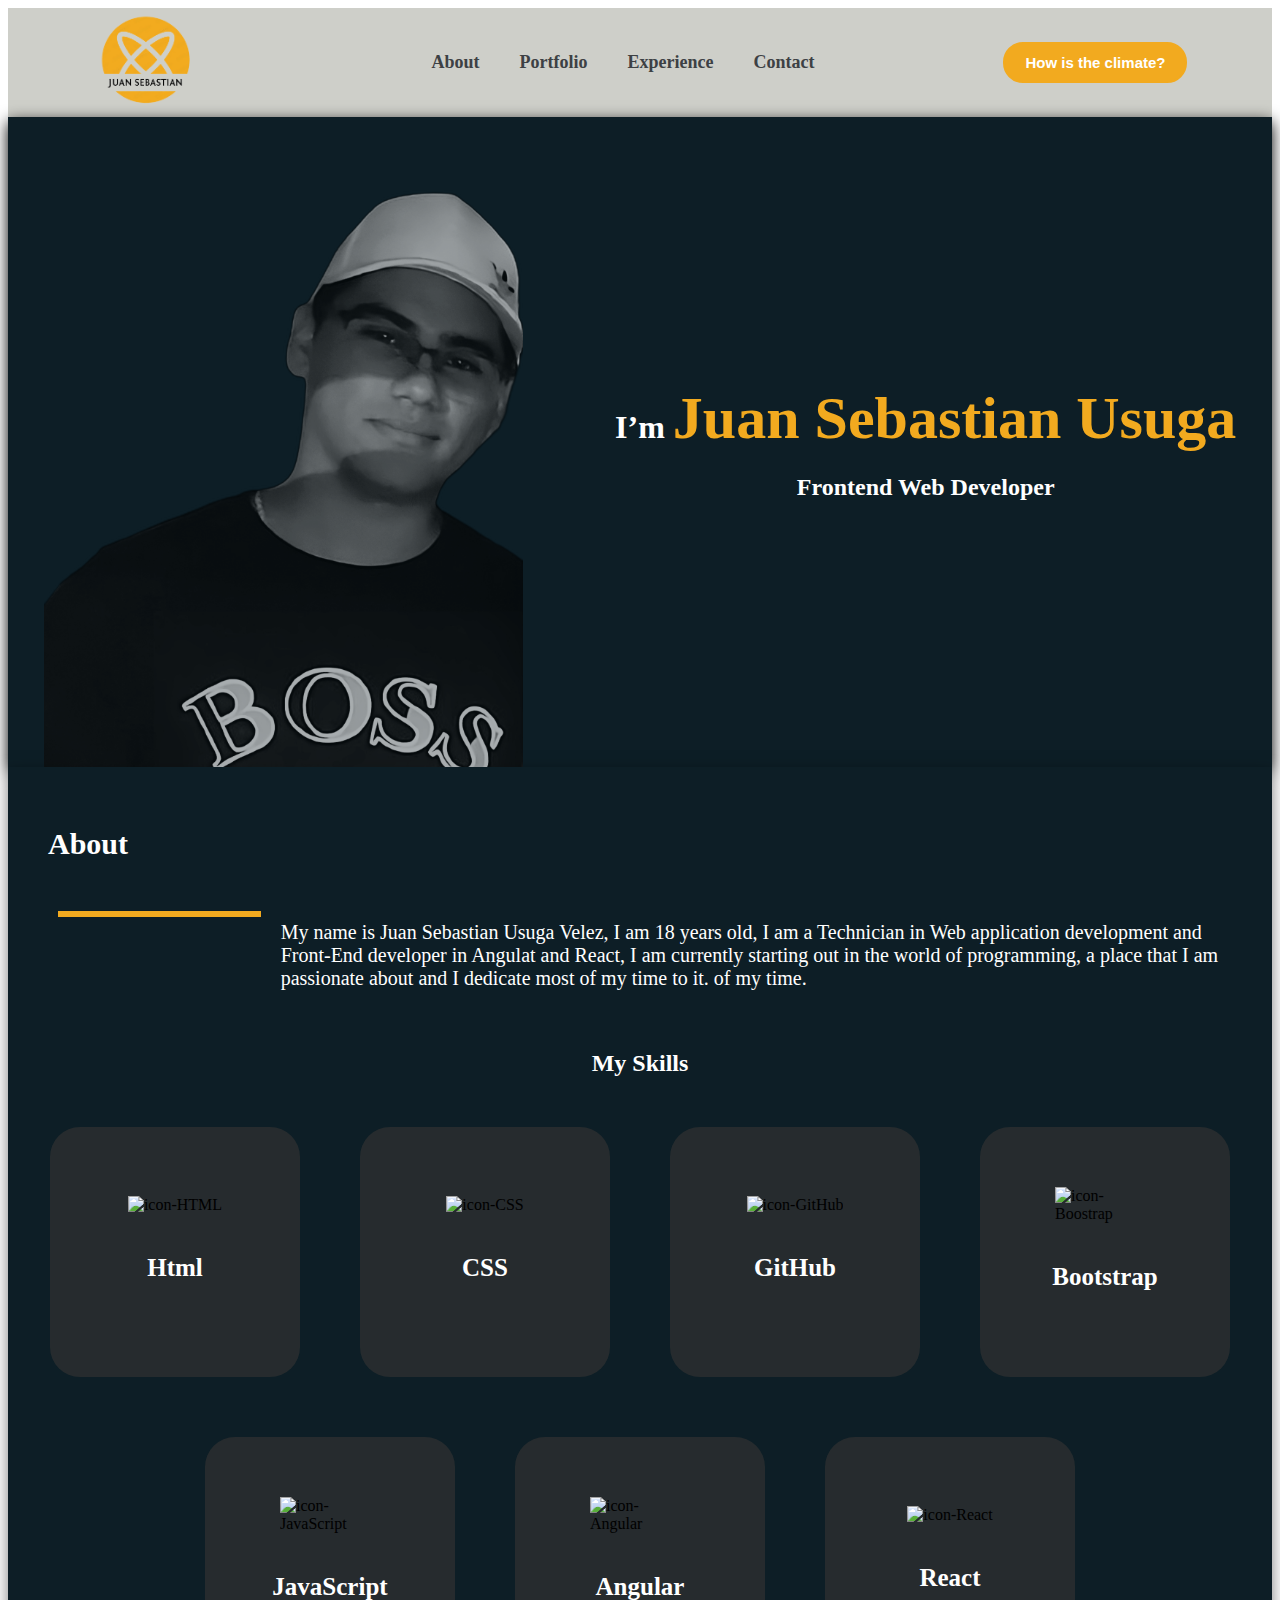
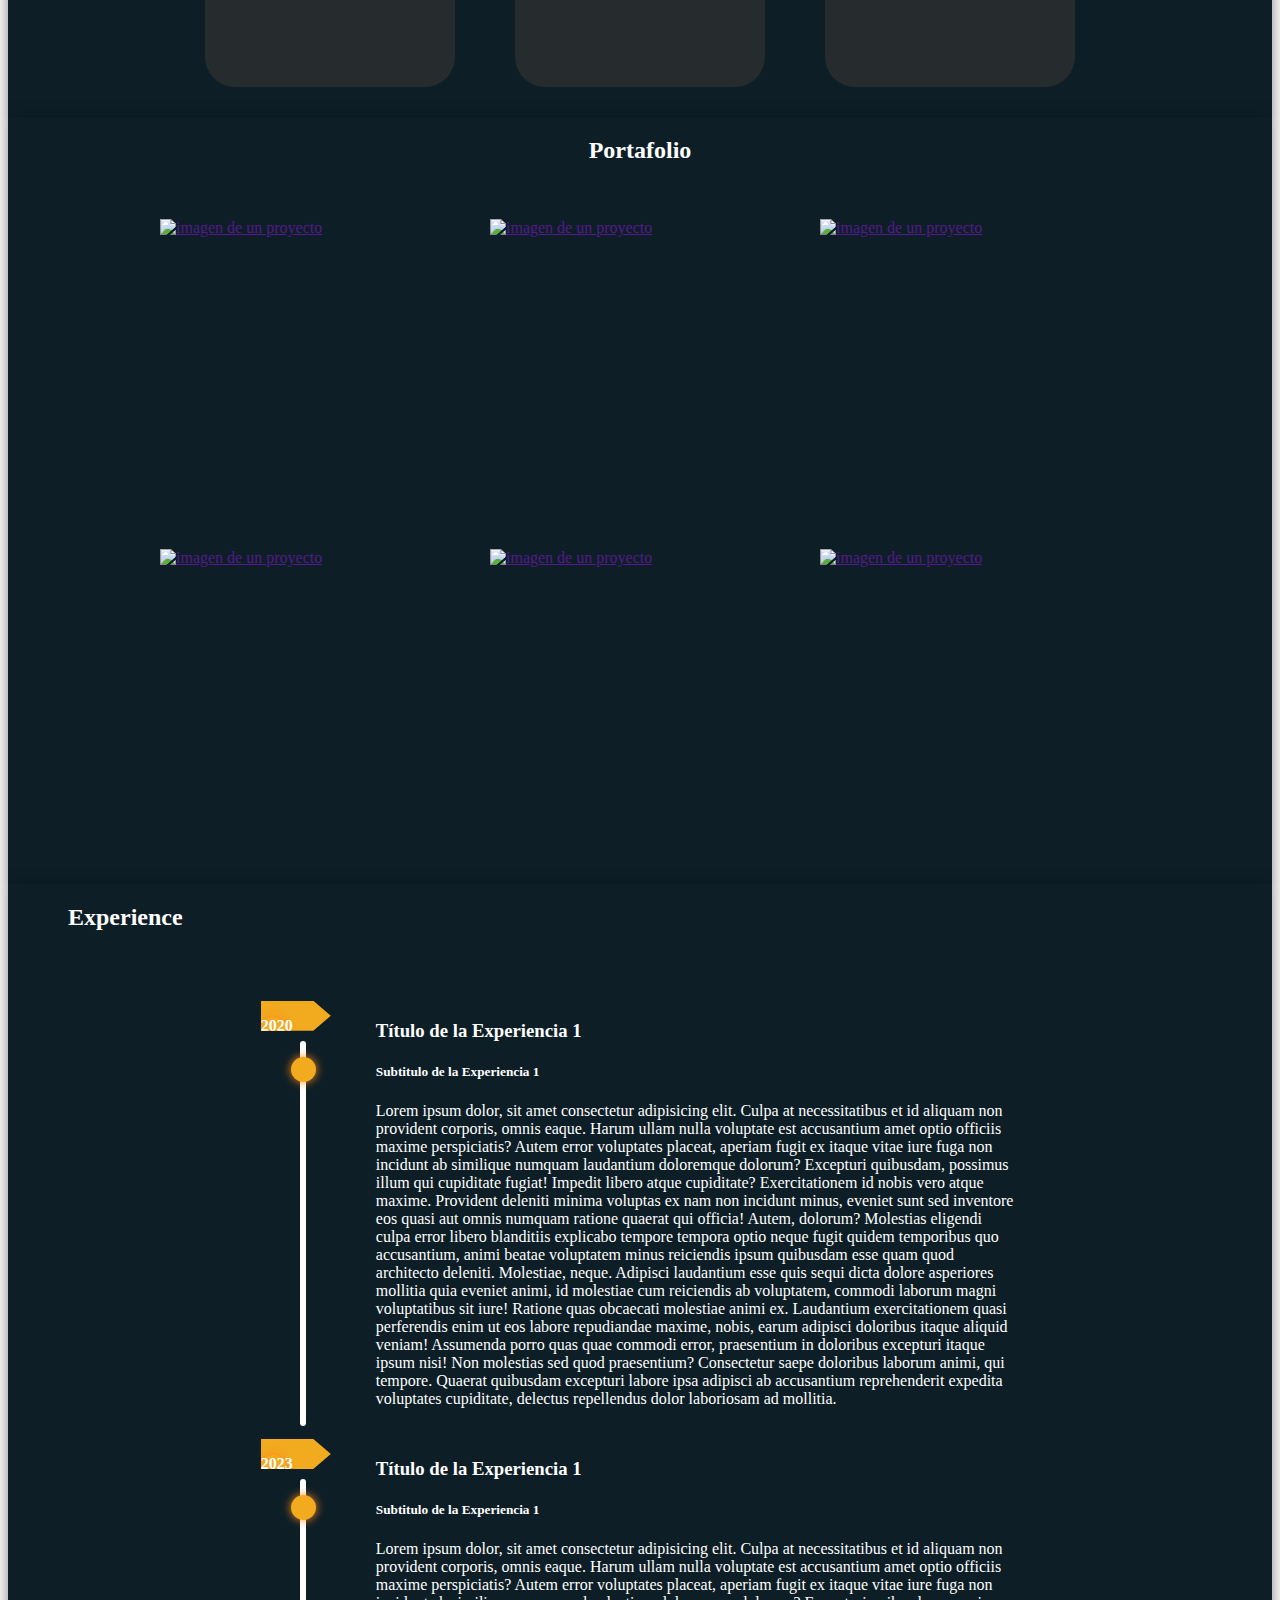
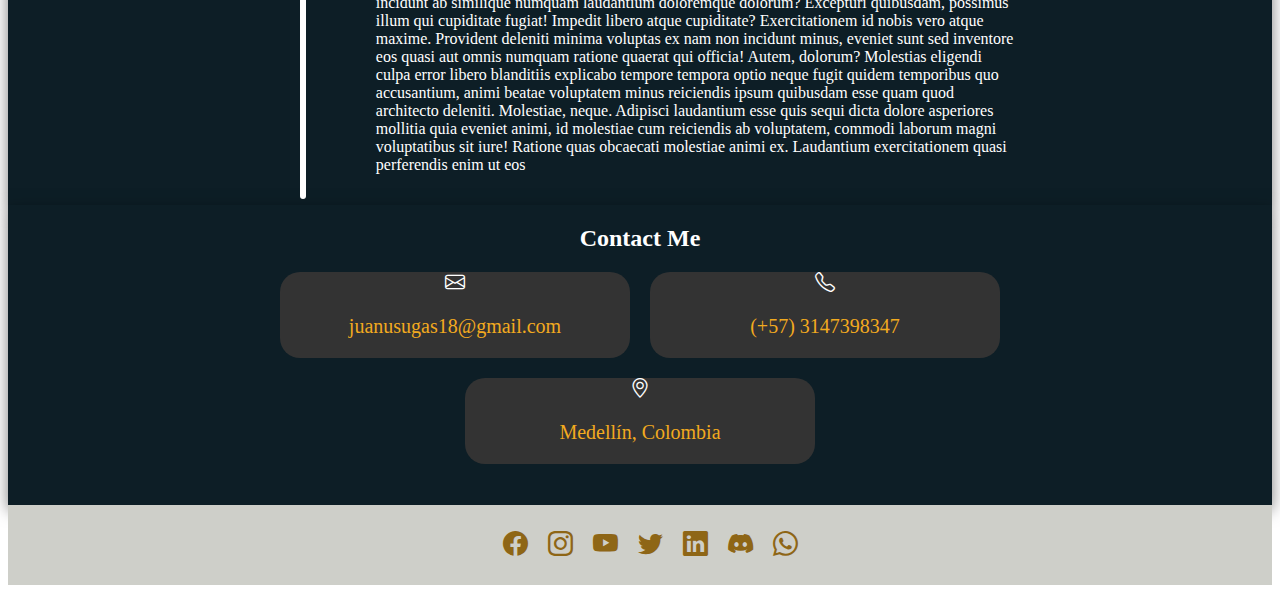
==== commit a62f188f: "Ultima Actualización 17/10/2023" ====
--- a/my-briefcase/index.html
+++ b/my-briefcase/index.html
@@ -58,17 +58,7 @@
           <div class="span">
             <span class="span2"></span>
             <p>
-              Lorem ipsum dolor, sit amet consectetur adipisicing elit. Debitis,
-              dolor velit voluptate delectus recusandae quidem ducimus placeat
-              neque at, distinctio perspiciatis nisi itaque fuga odit suscipit,
-              optio harum quis? Nisi. Vitae, ipsam asperiores voluptatum, natus
-              quidem distinctio ex illum autem harum nobis ullam nostrum debitis
-              fuga explicabo dicta deserunt? Laudantium consectetur, obcaecati
-              quod modi reprehenderit libero quos ipsam aut quasi. Odit at fuga
-              corrupti eaque deserunt. Quidem, ipsum. Eaque atque modi nisi aut
-              voluptatum, excepturi eligendi sapiente quos praesentium
-              consequuntur inventore, hic debitis, dolorum numquam. Ea laborum
-              commodi optio amet.
+              My name is Juan Sebastian Usuga Velez, I am 18 years old, I am a Technician in Web application development and Front-End developer in Angulat and React, I am currently starting out in the world of programming, a place that I am passionate about and I dedicate most of my time to it. of my time.
             </p>
           </div>
         </div>
@@ -136,8 +126,8 @@
                 class="img_portafolio"
             /></a>
             <div class="overlay">
-              <p class="project-description">Descripción del proyecto</p>
-              <a href="#" class="project-button">Ver más</a>
+              <p class="project-description">Pagina Web que contiene un To Do List para organizar las tareas y llevar el control de todos los pendientes</p>
+              <a href="https://github.com/SebastianXPG/to-do-list" class="project-button">Ir a GitHub</a>
             </div>
           </div>
           <div class="content-img-portafolio">
@@ -148,8 +138,8 @@
                 class="img_portafolio"
             /></a>
             <div class="overlay">
-              <p class="project-description">Descripción del proyecto</p>
-              <a href="#" class="project-button">Ver más</a>
+              <p class="project-description">Pagina Web que contiene mi hoja de vida</p>
+              <a href="https://github.com/SebastianXPG/Curriculum" class="project-button">Ir a GitHub</a>
             </div>
           </div>
           <div class="content-img-portafolio">
@@ -160,8 +150,10 @@
                 class="img_portafolio"
             /></a>
             <div class="overlay">
-              <p class="project-description">Descripción del proyecto</p>
-              <a href="#" class="project-button">Ver más</a>
+              <p class="project-description">
+                Consulta A una API sobre el clima
+              </p>
+              <a href="https://github.com/SebastianXPG/Api_Clima" class="project-button" target="_blank">Ir a GitHub</a>
             </div>
           </div>
           <div class="content-img-portafolio">
@@ -172,8 +164,8 @@
                 class="img_portafolio"
             /></a>
             <div class="overlay">
-              <p class="project-description">Descripción del proyecto</p>
-              <a href="#" class="project-button">Ver más</a>
+              <p class="project-description">Continuara......</p>
+              <a href="#" class="project-button">Ir a GitHub</a>
             </div>
           </div>
           <div class="content-img-portafolio">
@@ -184,8 +176,8 @@
                 class="img_portafolio"
             /></a>
             <div class="overlay">
-              <p class="project-description">Descripción del proyecto</p>
-              <a href="#" class="project-button">Ver más</a>
+              <p class="project-description">Continuara......</p>
+              <a href="#" class="project-button">Ir a GitHub</a>
             </div>
           </div>
           <div class="content-img-portafolio">
@@ -196,8 +188,8 @@
                 class="img_portafolio"
             /></a>
             <div class="overlay">
-              <p class="project-description">Descripción del proyecto</p>
-              <a href="#" class="project-button">Ver más</a>
+              <p class="project-description">Continuara......</p>
+              <a href="#" class="project-button">Ir a GitHub</a>
             </div>
           </div>
         </div>
@@ -241,32 +233,6 @@
                 laborum animi, qui tempore. Quaerat quibusdam excepturi labore
                 ipsa adipisci ab accusantium reprehenderit expedita voluptates
                 cupiditate, delectus repellendus dolor laboriosam ad mollitia.
-                Lorem ipsum dolor, sit amet consectetur adipisicing elit. Culpa
-                at necessitatibus et id aliquam non provident corporis, omnis
-                eaque. Harum ullam nulla voluptate est accusantium amet optio
-                officiis maxime perspiciatis? Autem error voluptates placeat,
-                aperiam fugit ex itaque vitae iure fuga non incidunt ab
-                similique numquam laudantium doloremque dolorum? Excepturi
-                quibusdam, possimus illum qui cupiditate fugiat! Impedit libero
-                atque cupiditate? Exercitationem id nobis vero atque maxime.
-                Provident deleniti minima voluptas ex nam non incidunt minus,
-                eveniet sunt sed inventore eos quasi aut omnis numquam ratione
-                quaerat qui officia! Autem, dolorum? Molestias eligendi culpa
-                error libero blanditiis explicabo tempore tempora optio neque
-                fugit quidem temporibus quo accusantium, animi beatae voluptatem
-                minus reiciendis ipsum quibusdam esse quam quod architecto
-                deleniti. Molestiae, neque. Adipisci laudantium esse quis sequi
-                dicta dolore asperiores mollitia quia eveniet animi, id
-                molestiae cum reiciendis ab voluptatem, commodi laborum magni
-                voluptatibus sit iure! Ratione quas obcaecati molestiae animi
-                ex. Laudantium exercitationem quasi perferendis enim ut eos
-                labore repudiandae maxime, nobis, earum adipisci doloribus
-                itaque aliquid veniam! Assumenda porro quas quae commodi error,
-                praesentium in doloribus excepturi itaque ipsum nisi! Non
-                molestias sed quod praesentium? Consectetur saepe doloribus
-                laborum animi, qui tempore. Quaerat quibusdam excepturi labore
-                ipsa adipisci ab accusantium reprehenderit expedita voluptates
-                cupiditate, delectus repellendus dolor laboriosam ad mollitia.
               </p>
             </div>
           </div>
@@ -307,18 +273,20 @@
       <section id="Section-Contact">
         <h2 class="Title-Contact">Contact Me</h2>
         <div class="content-contact">
+          <div class="content-father">
             <div class="content-info-contact">
-                <i class="bi bi-envelope"></i>
-                <p>juanusugas18@gmail.com</p>
+              <i class="bi bi-envelope"></i>
+              <p>juanusugas18@gmail.com</p>
             </div>
             <div class="content-info-contact">
-                <i class="bi bi-telephone"></i>
-                <p>(+57)3147398347</p>
-            </div>
-            <div class="content-info-contact">
-                <i class="bi bi-geo-alt"></i>
-                <p>Medellín, Colombia</p>
-            </div>
+              <i class="bi bi-telephone"></i>
+              <p>(+57) 3147398347</p>
+            </div>
+          </div>
+          <div class="content-info-contact">
+            <i class="bi bi-geo-alt"></i>
+            <p>Medellín, Colombia</p>
+          </div>
         </div>
       </section>
     </main>
--- a/my-briefcase/assets/styles/styles.css
+++ b/my-briefcase/assets/styles/styles.css
@@ -32,7 +32,6 @@
 }
 
 .list-nav li a {
-  /* font-family: 'navfont'; */
   font-size: 18px;
   text-decoration: none;
   text-align: center;
@@ -55,22 +54,22 @@
 }
 
 .gothic-button {
-  color: #ffffff; /* Texto en blanco */
-  border: 2px solid #f2aa1f; /* Borde oscuro */
-  border-radius: 20px; /* Bordes redondeados */
-  padding: 10px 20px; /* Espaciado interior del botón */
-  text-align: center; /* Centrar el texto horizontalmente */
-  text-decoration: none; /* Quitar subrayado del enlace */
-  font-size: 15px; /* Tamaño de fuente */
-  font-weight: bold; /*Grosor de la fuente*/
-  background-color: #f2aa1f; /* Color de fondo ligeramente más claro en el hover */
+  color: #ffffff; 
+  border: 2px solid #f2aa1f; 
+  border-radius: 20px; 
+  padding: 10px 20px; 
+  text-align: center;
+  text-decoration: none;
+  font-size: 15px; 
+  font-weight: bold; 
+  background-color: #f2aa1f;
 }
 
 /* Estilo cuando el cursor está sobre el botón */
 .gothic-button:hover {
-  background-color: #ffffff; /* Color de fondo oscuro */
+  background-color: #ffffff;
   color: black;
-  border: 2px solid #ffffff; /* Borde oscuro */
+  border: 2px solid #ffffff; 
 }
 
 /* Estilos de la Seccion IM */
@@ -80,15 +79,14 @@
   align-items: center;
   justify-content: space-around;
   background-color: #0d1e26;
-  overflow: hidden; /* Para ocultar la imagen que se desborda */
-  box-shadow: 0px 5px 15px rgb(0, 0, 0); /* Agregar sombra en la parte inferior */
+  overflow: hidden;
+  box-shadow: 0px 5px 15px rgb(0, 0, 0);
 }
 .content_profile {
   display: flex;
   justify-content: flex-start;
   height: 650px;
   width: 500px;
-  /* background-color: #3c3939; */
 }
 
 .content_profile .img_profile {
@@ -97,8 +95,8 @@
   max-height: 100%;
   padding-top: 70px;
   filter: grayscale(100%); /* Aplica un filtro de blanco y negro al 100% */
-  opacity: 0.7; /* Ajusta la opacidad (valores entre 0 y 1) */
-}
+  opacity: 0.7;
+} 
 
 .content_profile_description {
   transition: all 0.8s;
@@ -252,7 +250,8 @@
 
 .project-description {
   color: #ffffff;
-  font-size: 16px;
+  font-size: 20px;
+  font-weight: bold;
   text-align: center;
   margin-bottom: 10px;
 }
@@ -304,7 +303,7 @@
   justify-content: center;
   margin-bottom: 15px;
   align-items: flex-start;
-  position: relative; /* Para establecer una referencia de posición para la línea */
+  position: relative; 
 }
 
 .content-info-experience {
@@ -338,8 +337,8 @@
 
 .span3 {
   margin: 40px 20px 0px 20px;
-  position: absolute; /* Hacemos que la línea tenga una posición absoluta */
-  height: 90%; /* Ocupa la altura completa del div */
+  position: absolute; 
+  height: 90%; 
   width: 2px;
   padding: 2px;
   background-color: #ffffff;
@@ -361,25 +360,28 @@
 }
 
 .content-contact {
-  display: grid;
-  grid-template-columns: auto auto;
-  grid-gap: 30px; /* Espacio entre los divs */
-  text-align: center; /* Para centrar el contenido de los divs */
-  margin: 40px 0px 0px 0px;
+  display: flex;
+  flex-direction: column;
+  align-items: center;
+  justify-content: space-between;
+}
+
+.content-father{
+  display: flex;
+  align-items: center;
+  justify-content: space-between;
+  gap: 20px;
+  margin-bottom: 20px;
 }
 
 .content-info-contact {
-  display: grid;
+  display: flex;
+  flex-direction: column;
+  align-items: center;
   color: #ffffff;
   background-color: #333333;
-  justify-self: center; 
   width: 350px;
   border-radius: 20px;
-}
-
-.content-info-contact:nth-child(3) {
-  grid-column: span 2; /* Hacer que ocupe dos columnas */
-  justify-self: center; /* Centra horizontalmente dentro de su espacio asignado */
 }
 
 .content-info-contact p{
@@ -394,18 +396,13 @@
 /* Estilos para el botón de scroll */
 
 .scroll-top-button {
-  display: none; /* Inicialmente oculto */
-  position: fixed; /* Fijo en la pantalla */
-  bottom: 20px; /* Distancia desde la parte inferior */
-  right: 20px; /* Distancia desde la derecha */
-  background-color: rgba(
-    255,
-    255,
-    255,
-    0.7
-  ); /* Fondo blanco semi-transparente */
+  display: none; 
+  position: fixed; 
+  bottom: 20px; 
+  right: 20px; 
+  background-color: rgba(255,255,255,0.7); 
   border: none;
-  border-radius: 50%; /* Hacerlo redondo */
+  border-radius: 50%; 
   width: 40px;
   height: 40px;
   cursor: pointer;
@@ -415,15 +412,15 @@
 .scroll-top-button i {
   font-size: 24px;
   line-height: 40px;
-  color: #333; /* Color del icono */
+  color: #333; 
 }
 
 .scroll-top-button:hover {
-  background-color: rgba(255, 255, 255, 0.9); /* Cambia el fondo en el hover */
+  background-color: rgba(255, 255, 255, 0.9); 
 }
 
 .scroll-top-button.active {
-  transform: scale(1.1); /* Cambia el tamaño al hacer clic */
+  transform: scale(1.1); 
 }
 
 /* Estilos del Footer */
@@ -454,7 +451,6 @@
 }
 
 .ul_f .li i {
-  /* color: rgb(0, 0, 0); */
   color: #8e6616;
   font-size: 25px;
-}
+}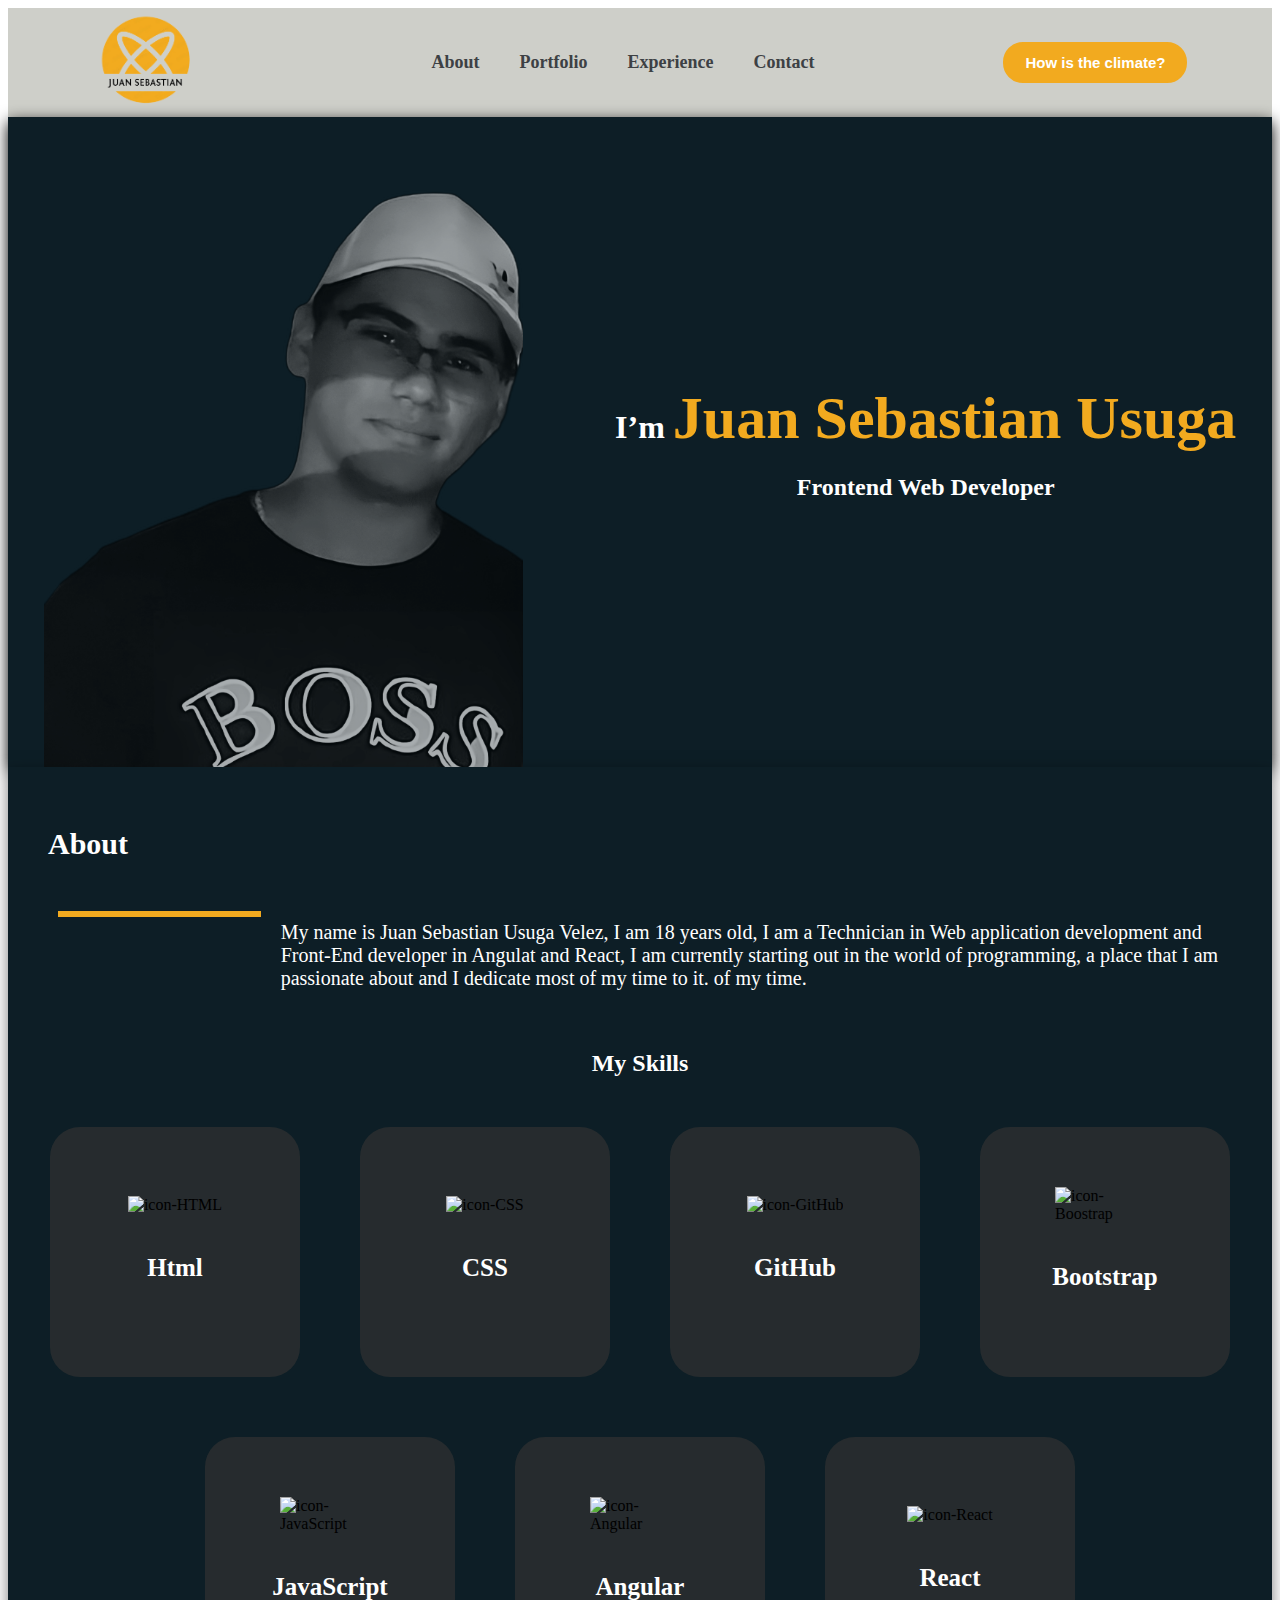
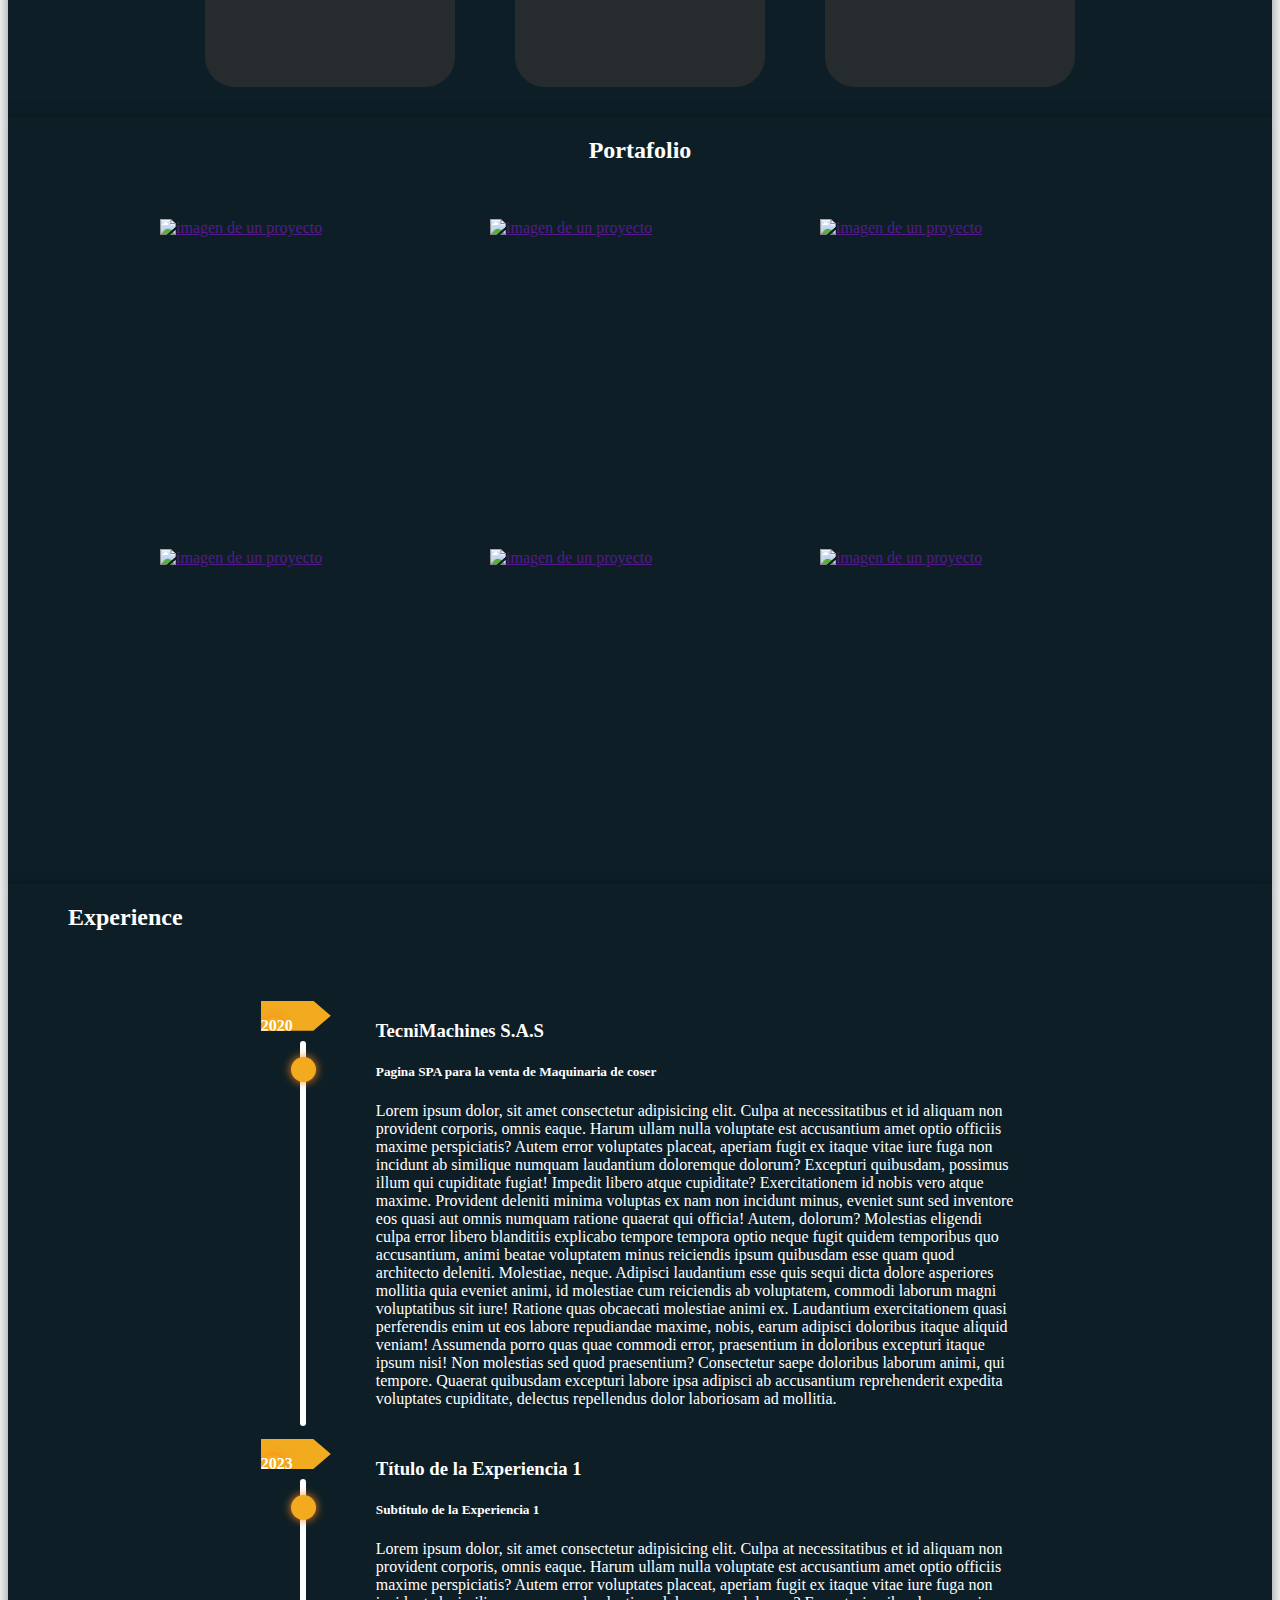
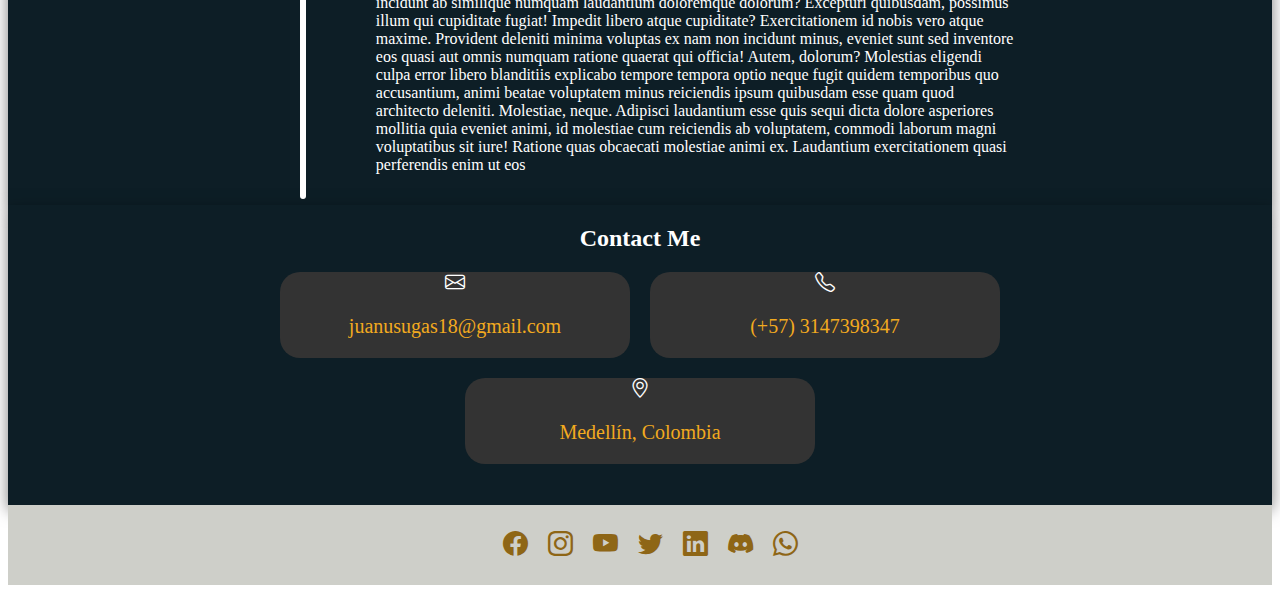
==== commit 44474fb4: "Actualizacion 2/11/2023 (Final)" ====
--- a/my-briefcase/index.html
+++ b/my-briefcase/index.html
@@ -127,7 +127,7 @@
             /></a>
             <div class="overlay">
               <p class="project-description">Pagina Web que contiene un To Do List para organizar las tareas y llevar el control de todos los pendientes</p>
-              <a href="https://github.com/SebastianXPG/to-do-list" class="project-button">Ir a GitHub</a>
+              <a href="https://github.com/SebastianXPG/to-do-list" class="project-button" target="_blank">Ir a GitHub</a>
             </div>
           </div>
           <div class="content-img-portafolio">
@@ -139,7 +139,7 @@
             /></a>
             <div class="overlay">
               <p class="project-description">Pagina Web que contiene mi hoja de vida</p>
-              <a href="https://github.com/SebastianXPG/Curriculum" class="project-button">Ir a GitHub</a>
+              <a href="https://github.com/SebastianXPG/Curriculum" class="project-button" target="_blank">Ir a GitHub</a>
             </div>
           </div>
           <div class="content-img-portafolio">
@@ -204,8 +204,8 @@
               <span class="span3"></span>
             </div>
             <div class="content-info-experience">
-              <h3>Título de la Experiencia 1</h3>
-              <h5>Subtitulo de la Experiencia 1</h5>
+              <h3>TecniMachines S.A.S</h3>
+              <h5>Pagina SPA para la venta de Maquinaria de coser</h5>
               <p>
                 Lorem ipsum dolor, sit amet consectetur adipisicing elit. Culpa
                 at necessitatibus et id aliquam non provident corporis, omnis
